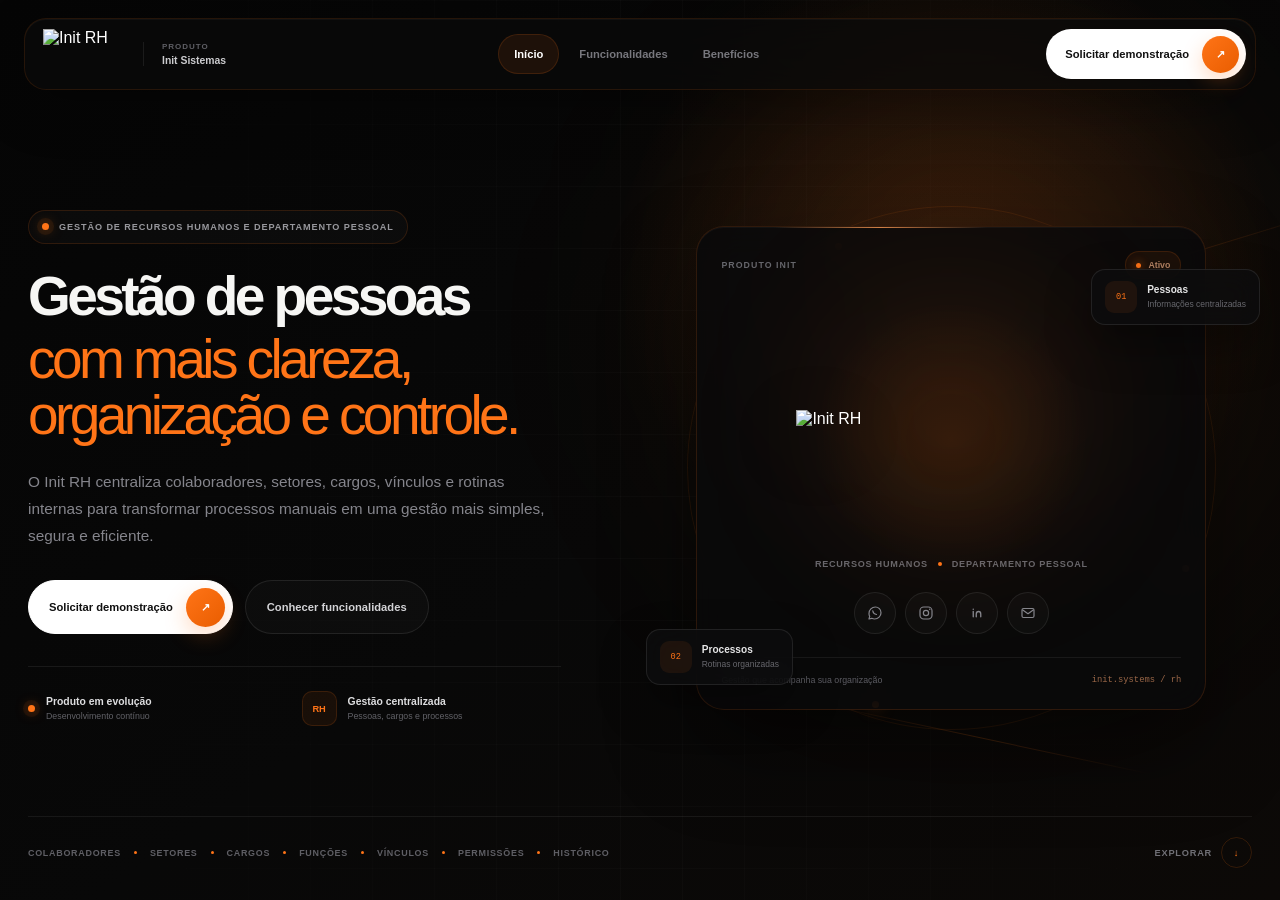
==== produtos/init-rh.html @ 4a502cd4 "Começo da página init rh." ====
<!DOCTYPE html>
<html lang="pt-BR">
<head>
    <meta charset="UTF-8">

    <meta
        name="viewport"
        content="width=device-width, initial-scale=1.0"
    >

    <meta
        name="description"
        content="Init RH — Sistema de gestão de Recursos Humanos e Departamento Pessoal."
    >

    <title>Init RH | Gestão de Pessoas</title>

    <link
        rel="stylesheet"
        href="../assets/css/init-rh.css"
    >

    <script
        src="../assets/js/init-rh.js"
        defer
    ></script>
</head>

<body class="rh-page">

    <!-- =================================================
         ENTRADA ANIMADA
    ================================================== -->
    <div
        class="rh-intro"
        id="rhIntro"
        aria-hidden="true"
    >
        <div class="rh-intro__panel rh-intro__panel--top"></div>
        <div class="rh-intro__panel rh-intro__panel--bottom"></div>

        <div class="rh-intro__noise"></div>

        <div class="rh-intro__header">
            <span>Init Sistemas</span>
            <span>Produto digital</span>
        </div>

        <div class="rh-intro__steps">
            <div class="rh-intro__step rh-intro__step--one">
                <span>01</span>
                <strong>Pessoas</strong>
            </div>

            <div class="rh-intro__step rh-intro__step--two">
                <span>02</span>
                <strong>Processos</strong>
            </div>

            <div class="rh-intro__step rh-intro__step--three">
                <span>03</span>
                <strong>Evolução</strong>
            </div>
        </div>

        <div class="rh-intro__brand">
            <img
                src="../assets/img/init-rh/logo-init-rh.png"
                alt=""
            >

            <p>
                Recursos Humanos e Departamento Pessoal
            </p>
        </div>

        <div class="rh-intro__progress">
            <span></span>
        </div>

        <span class="rh-intro__counter">
            Carregando experiência
        </span>
    </div>

    <!-- =================================================
         HEADER
    ================================================== -->
    <header class="rh-header" id="rhHeader">
        <div class="rh-header__shell">

            <a
                href="../index.html"
                class="rh-header__brand"
                aria-label="Voltar para o site da Init Sistemas"
            >
                <img
                    src="../assets/img/init-rh/logo-init-rh.png"
                    alt="Init RH"
                >
            </a>

            <div class="rh-header__product">
                <span>Produto</span>
                <strong>Init Sistemas</strong>
            </div>

            <nav
                class="rh-header__nav"
                aria-label="Navegação principal"
            >
                <a href="#inicio" class="active">
                    Início
                </a>

                <a href="#funcionalidades">
                    Funcionalidades
                </a>

                <a href="#beneficios">
                    Benefícios
                </a>
            </nav>

            <a
                href="#contato"
                class="rh-header__contact"
            >
                <span>Solicitar demonstração</span>

                <i aria-hidden="true">
                    ↗
                </i>
            </a>

        </div>
    </header>

    <!-- =================================================
         CONTEÚDO PRINCIPAL
    ================================================== -->
    <main>

        <!-- =============================================
             HERO
        ============================================== -->
        <section class="rh-hero" id="inicio">

            <div class="rh-hero__background" aria-hidden="true">
                <span class="rh-hero__spotlight"></span>
                <span class="rh-hero__grid"></span>
                <span class="rh-hero__line rh-hero__line--one"></span>
                <span class="rh-hero__line rh-hero__line--two"></span>
            </div>

            <div class="rh-hero__container">

                <!-- CONTEÚDO -->
                <div class="rh-hero__content">

                    <div class="rh-hero__eyebrow">
                        <span></span>

                        Gestão de Recursos Humanos e Departamento Pessoal
                    </div>

                    <h1 class="rh-hero__title">
                        Gestão de pessoas

                        <span>
                            com mais clareza, organização e controle.
                        </span>
                    </h1>

                    <p class="rh-hero__description">
                        O Init RH centraliza colaboradores, setores, cargos,
                        vínculos e rotinas internas para transformar processos
                        manuais em uma gestão mais simples, segura e eficiente.
                    </p>

                    <div class="rh-hero__actions">
                        <a
                            href="#contato"
                            class="rh-button rh-button--primary"
                        >
                            <span>Solicitar demonstração</span>

                            <i aria-hidden="true">
                                ↗
                            </i>
                        </a>

                        <a
                            href="#funcionalidades"
                            class="rh-button rh-button--secondary"
                        >
                            Conhecer funcionalidades
                        </a>
                    </div>

                    <div class="rh-hero__meta">
                        <div class="rh-hero__meta-item">
                            <span class="rh-hero__meta-dot"></span>

                            <div>
                                <strong>Produto em evolução</strong>
                                <small>Desenvolvimento contínuo</small>
                            </div>
                        </div>

                        <div class="rh-hero__meta-item">
                            <span class="rh-hero__meta-number">
                                RH
                            </span>

                            <div>
                                <strong>Gestão centralizada</strong>
                                <small>Pessoas, cargos e processos</small>
                            </div>
                        </div>
                    </div>

                </div>

                <!-- IDENTIDADE DO PRODUTO -->
                <div class="rh-hero__visual" id="rhHeroVisual">

                    <div class="rh-hero__orbit" aria-hidden="true">
                        <span></span>
                        <span></span>
                        <span></span>
                    </div>

                    <div class="rh-brand-card">

                        <div class="rh-brand-card__top">
                            <span class="rh-brand-card__product">
                                Produto Init
                            </span>

                            <span class="rh-brand-card__status">
                                <i></i>
                                Ativo
                            </span>
                        </div>

                        <div class="rh-brand-card__logo">
                            <span
                                class="rh-brand-card__glow"
                                aria-hidden="true"
                            ></span>

                            <img
                                src="../assets/img/init-rh/logo-init-rh.png"
                                alt="Init RH"
                            >
                        </div>

                        <div class="rh-brand-card__description">
                            <span>
                                Recursos Humanos
                            </span>

                            <i></i>

                            <span>
                                Departamento Pessoal
                            </span>
                        </div>

                        <!-- REDES E CONTATO -->
                        <div class="rh-socials">

                            <!-- WHATSAPP -->
                            <a
                                href="https://wa.me/5598981473574"
                                target="_blank"
                                rel="noopener noreferrer"
                                class="rh-social"
                                aria-label="Conversar pelo WhatsApp"
                            >
                                <svg
                                    viewBox="0 0 24 24"
                                    fill="none"
                                    xmlns="http://www.w3.org/2000/svg"
                                >
                                    <path
                                        d="M20 11.5C20 16.2 16.2 20 11.5 20C10.1 20 8.8 19.7 7.7 19.1L4 20L4.9 16.4C4.3 15.2 4 13.9 4 12.5C4 7.8 7.8 4 12.5 4C16.7 4 20 7.3 20 11.5Z"
                                        stroke="currentColor"
                                        stroke-width="1.6"
                                        stroke-linecap="round"
                                        stroke-linejoin="round"
                                    />

                                    <path
                                        d="M9 9C9.4 11.7 11.3 13.6 14 14"
                                        stroke="currentColor"
                                        stroke-width="1.6"
                                        stroke-linecap="round"
                                    />
                                </svg>

                                <span class="rh-social__tooltip">
                                    WhatsApp
                                </span>
                            </a>

                            <!-- INSTAGRAM -->
                            <a
                                href="https://instagram.com/SEU_USUARIO"
                                target="_blank"
                                rel="noopener noreferrer"
                                class="rh-social"
                                aria-label="Visitar Instagram"
                            >
                                <svg
                                    viewBox="0 0 24 24"
                                    fill="none"
                                    xmlns="http://www.w3.org/2000/svg"
                                >
                                    <rect
                                        x="4"
                                        y="4"
                                        width="16"
                                        height="16"
                                        rx="5"
                                        stroke="currentColor"
                                        stroke-width="1.6"
                                    />

                                    <circle
                                        cx="12"
                                        cy="12"
                                        r="3.5"
                                        stroke="currentColor"
                                        stroke-width="1.6"
                                    />

                                    <circle
                                        cx="17"
                                        cy="7"
                                        r="1"
                                        fill="currentColor"
                                    />
                                </svg>

                                <span class="rh-social__tooltip">
                                    Instagram
                                </span>
                            </a>

                            <!-- LINKEDIN -->
                            <a
                                href="https://linkedin.com/company/SEU_PERFIL"
                                target="_blank"
                                rel="noopener noreferrer"
                                class="rh-social"
                                aria-label="Visitar LinkedIn"
                            >
                                <svg
                                    viewBox="0 0 24 24"
                                    fill="none"
                                    xmlns="http://www.w3.org/2000/svg"
                                >
                                    <path
                                        d="M7 10V17"
                                        stroke="currentColor"
                                        stroke-width="1.8"
                                        stroke-linecap="round"
                                    />

                                    <path
                                        d="M11 17V13.5C11 11.6 12.2 10 14.2 10C16.2 10 17 11.4 17 13.5V17"
                                        stroke="currentColor"
                                        stroke-width="1.8"
                                        stroke-linecap="round"
                                    />

                                    <circle
                                        cx="7"
                                        cy="7"
                                        r="1"
                                        fill="currentColor"
                                    />
                                </svg>

                                <span class="rh-social__tooltip">
                                    LinkedIn
                                </span>
                            </a>

                            <!-- E-MAIL -->
                            <a
                                href="mailto:daviladwigdev@gmail.com"
                                class="rh-social"
                                aria-label="Enviar e-mail"
                            >
                                <svg
                                    viewBox="0 0 24 24"
                                    fill="none"
                                    xmlns="http://www.w3.org/2000/svg"
                                >
                                    <rect
                                        x="4"
                                        y="6"
                                        width="16"
                                        height="12"
                                        rx="2"
                                        stroke="currentColor"
                                        stroke-width="1.6"
                                    />

                                    <path
                                        d="M5 8L12 13L19 8"
                                        stroke="currentColor"
                                        stroke-width="1.6"
                                        stroke-linecap="round"
                                        stroke-linejoin="round"
                                    />
                                </svg>

                                <span class="rh-social__tooltip">
                                    E-mail
                                </span>
                            </a>

                        </div>

                        <div class="rh-brand-card__footer">
                            <span>
                                Gestão que acompanha sua organização
                            </span>

                            <strong>
                                init.systems / rh
                            </strong>
                        </div>

                    </div>

                    <!-- ELEMENTOS FLUTUANTES -->
                    <div class="rh-float-card rh-float-card--top">
                        <span>01</span>

                        <div>
                            <strong>Pessoas</strong>
                            <small>Informações centralizadas</small>
                        </div>
                    </div>

                    <div class="rh-float-card rh-float-card--bottom">
                        <span>02</span>

                        <div>
                            <strong>Processos</strong>
                            <small>Rotinas organizadas</small>
                        </div>
                    </div>

                </div>

            </div>

            <!-- FAIXA INFERIOR -->
            <div class="rh-hero__footer">
                <div class="rh-hero__footer-track">
                    <span>Colaboradores</span>
                    <i></i>

                    <span>Setores</span>
                    <i></i>

                    <span>Cargos</span>
                    <i></i>

                    <span>Funções</span>
                    <i></i>

                    <span>Vínculos</span>
                    <i></i>

                    <span>Permissões</span>
                    <i></i>

                    <span>Histórico</span>
                </div>

                <a
                    href="#funcionalidades"
                    class="rh-hero__scroll"
                    aria-label="Continuar para as funcionalidades"
                >
                    <span>Explorar</span>
                    <i>↓</i>
                </a>
            </div>

        </section>

        <!-- As próximas seções serão adicionadas aqui. -->

    </main>

</body>
</html>
---- assets/css/init-rh.css ----
/* =====================================================
   INIT RH — IDENTIDADE
===================================================== */

:root {
    --rh-orange: #ff7417;
    --rh-orange-dark: #e95d00;
    --rh-orange-light: #ff9b54;

    --rh-orange-soft: rgba(255, 116, 23, 0.1);
    --rh-orange-border: rgba(255, 116, 23, 0.22);

    --rh-black: #050505;
    --rh-dark: #0b0b0c;
    --rh-surface: #111113;
    --rh-surface-light: #171719;

    --rh-white: #ffffff;
    --rh-off-white: #f4f4f2;
    --rh-gray: #818187;
    --rh-border: rgba(255, 255, 255, 0.085);

    --rh-mouse-x: 74%;
    --rh-mouse-y: 30%;
}

* {
    box-sizing: border-box;
}

html {
    scroll-behavior: smooth;
}

body {
    margin: 0;

    color: var(--rh-white);
    background: var(--rh-black);

    font-family:
        Inter,
        Arial,
        Helvetica,
        sans-serif;
}

a {
    color: inherit;
}

img,
svg {
    display: block;
}

/* =====================================================
   ENTRADA ANIMADA
===================================================== */

.rh-intro {
    position: fixed;
    inset: 0;
    z-index: 9999;

    display: grid;
    place-items: center;

    color: #ffffff;

    overflow: hidden;

    animation:
        rhIntroVisibility 0.01s 5.4s forwards;
}

.rh-intro__panel {
    position: absolute;
    right: 0;
    left: 0;
    z-index: 0;

    height: 50%;

    background: #050505;
}

.rh-intro__panel--top {
    top: 0;

    animation:
        rhIntroPanelTop 0.95s 4.35s cubic-bezier(0.76, 0, 0.24, 1) forwards;
}

.rh-intro__panel--bottom {
    bottom: 0;

    animation:
        rhIntroPanelBottom 0.95s 4.35s cubic-bezier(0.76, 0, 0.24, 1) forwards;
}

.rh-intro__noise {
    position: absolute;
    inset: 0;
    z-index: 1;

    opacity: 0.13;

    background-image:
        url("data:image/svg+xml,%3Csvg viewBox='0 0 180 180' xmlns='http://www.w3.org/2000/svg'%3E%3Cfilter id='noise'%3E%3CfeTurbulence type='fractalNoise' baseFrequency='.85' numOctaves='3' stitchTiles='stitch'/%3E%3C/filter%3E%3Crect width='100%25' height='100%25' filter='url(%23noise)' opacity='.14'/%3E%3C/svg%3E");

    pointer-events: none;

    animation:
        rhIntroContentOut 0.3s 4.15s forwards;
}

.rh-intro__header {
    position: absolute;
    top: 34px;
    right: 42px;
    left: 42px;
    z-index: 3;

    display: flex;
    align-items: center;
    justify-content: space-between;

    color: #747479;

    font-size: 0.6rem;
    font-weight: 700;
    letter-spacing: 0.14em;
    text-transform: uppercase;

    animation:
        rhIntroContentOut 0.3s 4.15s forwards;
}

/* =====================================================
   PALAVRAS DA ABERTURA
===================================================== */

.rh-intro__steps {
    position: relative;
    z-index: 3;

    width: min(1100px, calc(100% - 40px));
    height: 150px;
}

.rh-intro__step {
    position: absolute;
    inset: 0;

    display: flex;
    align-items: center;
    justify-content: center;
    gap: 24px;

    opacity: 0;
}

.rh-intro__step span {
    color: var(--rh-orange);

    font-family:
        "Courier New",
        monospace;

    font-size: 0.75rem;
    letter-spacing: 0.08em;
}

.rh-intro__step strong {
    color: #f5f5f4;

    font-size: clamp(3rem, 8vw, 7.4rem);
    font-weight: 600;
    line-height: 1;
    letter-spacing: -0.07em;
}

.rh-intro__step--one {
    animation:
        rhIntroStep 0.82s 0.35s both;
}

.rh-intro__step--two {
    animation:
        rhIntroStep 0.82s 1.27s both;
}

.rh-intro__step--three {
    animation:
        rhIntroStep 0.82s 2.19s both;
}

/* =====================================================
   LOGO DA ABERTURA
===================================================== */

.rh-intro__brand {
    position: absolute;
    z-index: 4;

    display: flex;
    flex-direction: column;
    align-items: center;

    opacity: 0;

    animation:
        rhIntroBrand 0.72s 3.05s forwards;
}

.rh-intro__brand img {
    width: clamp(170px, 22vw, 280px);
    height: auto;

    object-fit: contain;
}

.rh-intro__brand p {
    margin: 12px 0 0;

    color: #77777d;

    font-size: 0.58rem;
    font-weight: 600;
    letter-spacing: 0.13em;
    text-align: center;
    text-transform: uppercase;
}

.rh-intro__progress {
    position: absolute;
    right: 42px;
    bottom: 38px;
    left: 42px;
    z-index: 4;

    height: 1px;

    background: rgba(255, 255, 255, 0.08);

    animation:
        rhIntroContentOut 0.3s 4.15s forwards;
}

.rh-intro__progress span {
    display: block;

    width: 100%;
    height: 100%;

    background:
        linear-gradient(90deg,
            var(--rh-orange),
            var(--rh-orange-light));

    box-shadow:
        0 0 15px rgba(255, 116, 23, 0.45);

    transform: scaleX(0);
    transform-origin: left center;

    animation:
        rhIntroProgress 3.8s 0.15s cubic-bezier(0.22, 1, 0.36, 1) forwards;
}

.rh-intro__counter {
    position: absolute;
    right: 42px;
    bottom: 51px;
    z-index: 4;

    color: #58585d;

    font-size: 0.53rem;
    font-weight: 600;
    letter-spacing: 0.12em;
    text-transform: uppercase;

    animation:
        rhIntroContentOut 0.3s 4.15s forwards;
}

/* =====================================================
   HEADER
===================================================== */

.rh-header {
    position: fixed;
    top: 0;
    left: 0;
    z-index: 1000;

    width: 100%;
    padding: 18px 24px;

    opacity: 0;
    transform: translateY(-20px);

    animation:
        rhHeaderEnter 0.75s 4.65s forwards;

    transition:
        padding 0.3s ease,
        transform 0.3s ease;
}

.rh-header.is-scrolled {
    padding-top: 10px;
}

.rh-header__shell {
    display: grid;
    grid-template-columns:
        auto auto 1fr auto;

    align-items: center;
    gap: 22px;

    width: min(1480px, 100%);
    min-height: 72px;
    margin: 0 auto;
    padding: 8px 9px 8px 18px;

    background: rgba(10, 10, 11, 0.72);
    border: 1px solid rgba(255, 116, 23, 0.12);
    border-radius: 22px;

    box-shadow:
        0 18px 50px rgba(0, 0, 0, 0.28),
        inset 0 1px 0 rgba(255, 255, 255, 0.035);

    backdrop-filter: blur(22px);
    -webkit-backdrop-filter: blur(22px);
}

.rh-header__brand {
    display: flex;
    align-items: center;

    width: 78px;
    height: 50px;

    text-decoration: none;
}

.rh-header__brand img {
    width: 100%;
    height: 100%;

    object-fit: contain;
}

.rh-header__product {
    padding-left: 18px;

    border-left: 1px solid rgba(255, 255, 255, 0.08);
}

.rh-header__product span,
.rh-header__product strong {
    display: block;
}

.rh-header__product span {
    color: #5f5f65;

    font-size: 0.5rem;
    font-weight: 700;
    letter-spacing: 0.12em;
    text-transform: uppercase;
}

.rh-header__product strong {
    margin-top: 4px;

    color: #cccccf;

    font-size: 0.65rem;
    font-weight: 600;
}

.rh-header__nav {
    display: flex;
    align-items: center;
    justify-content: center;
    gap: 5px;
}

.rh-header__nav a {
    min-height: 40px;
    padding: 0 15px;

    display: inline-flex;
    align-items: center;

    color: #77777d;
    border-radius: 999px;

    text-decoration: none;

    font-size: 0.7rem;
    font-weight: 550;

    transition:
        color 0.25s ease,
        background 0.25s ease;
}

.rh-header__nav a:hover,
.rh-header__nav a.active {
    color: #ffffff;
    background: rgba(255, 116, 23, 0.09);
}

.rh-header__nav a.active {
    border: 1px solid rgba(255, 116, 23, 0.15);
}

.rh-header__contact {
    display: inline-flex;
    align-items: center;
    gap: 13px;

    min-height: 50px;
    padding: 0 7px 0 19px;

    color: #111111;
    background: #ffffff;
    border-radius: 999px;

    text-decoration: none;

    font-size: 0.7rem;
    font-weight: 700;

    transition:
        transform 0.3s ease,
        box-shadow 0.3s ease;
}

.rh-header__contact i {
    display: grid;
    place-items: center;

    width: 37px;
    height: 37px;

    color: #ffffff;
    background:
        linear-gradient(135deg,
            var(--rh-orange),
            var(--rh-orange-dark));

    border-radius: 50%;

    font-style: normal;

    box-shadow:
        0 8px 20px rgba(255, 116, 23, 0.25);

    transition: transform 0.3s ease;
}

.rh-header__contact:hover {
    transform: translateY(-2px);

    box-shadow:
        0 14px 35px rgba(0, 0, 0, 0.22);
}

.rh-header__contact:hover i {
    transform: rotate(45deg);
}

/* =====================================================
   HERO
===================================================== */

.rh-hero {
    position: relative;

    display: flex;
    flex-direction: column;
    justify-content: center;

    min-height: 100vh;
    min-height: 100svh;

    padding: 145px 28px 32px;

    background:
        radial-gradient(circle at var(--rh-mouse-x) var(--rh-mouse-y),
            rgba(255, 116, 23, 0.14),
            transparent 29%),
        linear-gradient(145deg,
            #050505 0%,
            #080808 54%,
            #0c0907 100%);

    overflow: hidden;
    isolation: isolate;
}

.rh-hero__background {
    position: absolute;
    inset: 0;
    z-index: -1;

    pointer-events: none;
}

.rh-hero__spotlight {
    position: absolute;
    top: 8%;
    right: 4%;

    width: 520px;
    height: 520px;

    background: rgba(255, 116, 23, 0.08);
    border-radius: 50%;

    filter: blur(115px);
}

.rh-hero__grid {
    position: absolute;
    inset: 0;

    background-image:
        linear-gradient(rgba(255, 255, 255, 0.026) 1px,
            transparent 1px),
        linear-gradient(90deg,
            rgba(255, 255, 255, 0.026) 1px,
            transparent 1px);

    background-size: 62px 62px;

    mask-image:
        linear-gradient(90deg,
            transparent,
            rgba(0, 0, 0, 0.72),
            transparent);

    -webkit-mask-image:
        linear-gradient(90deg,
            transparent,
            rgba(0, 0, 0, 0.72),
            transparent);
}

.rh-hero__line {
    position: absolute;

    height: 1px;

    background:
        linear-gradient(90deg,
            transparent,
            rgba(255, 116, 23, 0.22),
            transparent);
}

.rh-hero__line--one {
    top: 32%;
    right: -9%;

    width: 50%;

    transform: rotate(-17deg);
}

.rh-hero__line--two {
    right: 10%;
    bottom: 18%;

    width: 27%;

    transform: rotate(12deg);
}

.rh-hero__container {
    display: grid;
    grid-template-columns:
        minmax(420px, 0.94fr) minmax(480px, 1.06fr);

    align-items: center;
    gap: clamp(50px, 7vw, 110px);

    width: min(1380px, 100%);
    margin: auto;

    opacity: 0;
    transform: translateY(20px);

    animation:
        rhHeroEnter 0.9s 4.58s forwards;
}

/* =====================================================
   CONTEÚDO DO HERO
===================================================== */

.rh-hero__content {
    max-width: 650px;
}

.rh-hero__eyebrow {
    display: inline-flex;
    align-items: center;
    gap: 10px;

    min-height: 34px;
    padding: 0 13px;

    color: #98989d;
    background: rgba(255, 255, 255, 0.025);
    border: 1px solid rgba(255, 116, 23, 0.15);
    border-radius: 999px;

    font-size: 0.57rem;
    font-weight: 700;
    letter-spacing: 0.1em;
    text-transform: uppercase;
}

.rh-hero__eyebrow>span {
    width: 7px;
    height: 7px;

    background: var(--rh-orange);
    border-radius: 50%;

    box-shadow:
        0 0 0 5px rgba(255, 116, 23, 0.08),
        0 0 13px rgba(255, 116, 23, 0.6);
}

.rh-hero__title {
    max-width: 660px;
    margin: 24px 0 0;

    color: #f6f6f4;

    font-size: clamp(2.65rem, 4.3vw, 4.65rem);
    font-weight: 600;
    line-height: 1.02;
    letter-spacing: -0.065em;
}

.rh-hero__title span {
    display: block;
    margin-top: 7px;

    color: var(--rh-orange);
    font-weight: 500;
}

.rh-hero__description {
    max-width: 580px;
    margin: 25px 0 0;

    color: #85858c;

    font-size: 0.96rem;
    line-height: 1.76;
}

.rh-hero__actions {
    display: flex;
    align-items: center;
    flex-wrap: wrap;
    gap: 12px;

    margin-top: 31px;
}

/* =====================================================
   BOTÕES
===================================================== */

.rh-button {
    display: inline-flex;
    align-items: center;
    justify-content: center;

    min-height: 54px;

    border-radius: 999px;

    text-decoration: none;

    font-size: 0.7rem;
    font-weight: 700;

    transition:
        color 0.3s ease,
        background 0.3s ease,
        border-color 0.3s ease,
        transform 0.3s ease,
        box-shadow 0.3s ease;
}

.rh-button--primary {
    gap: 13px;
    padding: 0 7px 0 20px;

    color: #101010;
    background: #ffffff;
    border: 1px solid #ffffff;
}

.rh-button--primary i {
    display: grid;
    place-items: center;

    width: 39px;
    height: 39px;

    color: #ffffff;
    background:
        linear-gradient(135deg,
            var(--rh-orange),
            var(--rh-orange-dark));

    border-radius: 50%;

    font-style: normal;

    box-shadow:
        0 8px 22px rgba(255, 116, 23, 0.26);

    transition: transform 0.3s ease;
}

.rh-button--primary:hover {
    transform: translateY(-3px);

    box-shadow:
        0 15px 38px rgba(0, 0, 0, 0.25);
}

.rh-button--primary:hover i {
    transform: rotate(45deg);
}

.rh-button--secondary {
    padding: 0 21px;

    color: #d3d3d6;
    background: rgba(255, 255, 255, 0.025);
    border: 1px solid rgba(255, 255, 255, 0.09);
}

.rh-button--secondary:hover {
    color: #ffffff;
    background: rgba(255, 116, 23, 0.08);
    border-color: rgba(255, 116, 23, 0.2);

    transform: translateY(-3px);
}

/* =====================================================
   METADADOS
===================================================== */

.rh-hero__meta {
    display: grid;
    grid-template-columns: repeat(2, minmax(0, 1fr));
    gap: 14px;

    margin-top: 32px;
    padding-top: 24px;

    border-top: 1px solid rgba(255, 255, 255, 0.07);
}

.rh-hero__meta-item {
    display: flex;
    align-items: center;
    gap: 11px;
}

.rh-hero__meta-dot {
    width: 7px;
    height: 7px;

    background: var(--rh-orange);
    border-radius: 50%;

    box-shadow:
        0 0 0 5px rgba(255, 116, 23, 0.07),
        0 0 12px rgba(255, 116, 23, 0.52);
}

.rh-hero__meta-number {
    display: grid;
    place-items: center;

    width: 35px;
    height: 35px;

    color: var(--rh-orange);
    background: rgba(255, 116, 23, 0.07);
    border: 1px solid rgba(255, 116, 23, 0.15);
    border-radius: 10px;

    font-size: 0.58rem;
    font-weight: 750;
}

.rh-hero__meta-item strong,
.rh-hero__meta-item small {
    display: block;
}

.rh-hero__meta-item strong {
    color: #dedee0;

    font-size: 0.65rem;
    font-weight: 650;
}

.rh-hero__meta-item small {
    margin-top: 4px;

    color: #626268;
    font-size: 0.55rem;
}

/* =====================================================
   VISUAL
===================================================== */

.rh-hero__visual {
    position: relative;

    display: grid;
    place-items: center;

    min-height: 570px;

    transition: transform 0.2s ease-out;
}

.rh-hero__orbit {
    position: absolute;
    inset: 4% 6%;

    border: 1px solid rgba(255, 116, 23, 0.1);
    border-radius: 50%;

    animation:
        rhOrbitRotate 28s linear infinite;
}

.rh-hero__orbit::before,
.rh-hero__orbit::after {
    content: "";

    position: absolute;
    inset: 10%;

    border: 1px solid rgba(255, 255, 255, 0.035);
    border-radius: 50%;
}

.rh-hero__orbit::after {
    inset: 22%;
}

.rh-hero__orbit>span {
    position: absolute;

    width: 7px;
    height: 7px;

    background: var(--rh-orange);
    border-radius: 50%;

    box-shadow:
        0 0 15px rgba(255, 116, 23, 0.75);
}

.rh-hero__orbit>span:nth-child(1) {
    top: 7%;
    left: 28%;
}

.rh-hero__orbit>span:nth-child(2) {
    right: 5%;
    bottom: 30%;
}

.rh-hero__orbit>span:nth-child(3) {
    bottom: 4%;
    left: 35%;
}

/* =====================================================
   CARD DA MARCA
===================================================== */

.rh-brand-card {
    position: relative;
    z-index: 2;

    width: min(100%, 510px);
    padding: 24px;

    background:
        radial-gradient(circle at 50% 44%,
            rgba(255, 116, 23, 0.09),
            transparent 37%),
        rgba(10, 10, 11, 0.88);

    border: 1px solid rgba(255, 116, 23, 0.15);
    border-radius: 28px;

    box-shadow:
        0 38px 90px rgba(0, 0, 0, 0.44),
        inset 0 1px 0 rgba(255, 255, 255, 0.035);

    backdrop-filter: blur(18px);
    -webkit-backdrop-filter: blur(18px);

    overflow: hidden;

    transition:
        transform 0.25s ease-out,
        border-color 0.3s ease,
        box-shadow 0.3s ease;
}

.rh-brand-card::before {
    content: "";

    position: absolute;
    top: 0;
    left: 15%;

    width: 42%;
    height: 1px;

    background:
        linear-gradient(90deg,
            transparent,
            rgba(255, 155, 84, 0.8),
            transparent);
}

.rh-brand-card:hover {
    border-color: rgba(255, 116, 23, 0.25);

    box-shadow:
        0 45px 100px rgba(0, 0, 0, 0.48),
        0 0 70px rgba(255, 116, 23, 0.05);
}

.rh-brand-card__top {
    display: flex;
    align-items: center;
    justify-content: space-between;
}

.rh-brand-card__product {
    color: #66666c;

    font-size: 0.55rem;
    font-weight: 700;
    letter-spacing: 0.12em;
    text-transform: uppercase;
}

.rh-brand-card__status {
    display: inline-flex;
    align-items: center;
    gap: 7px;

    min-height: 28px;
    padding: 0 10px;

    color: #b68565;
    background: rgba(255, 116, 23, 0.07);
    border: 1px solid rgba(255, 116, 23, 0.14);
    border-radius: 999px;

    font-size: 0.55rem;
    font-weight: 650;
}

.rh-brand-card__status i {
    width: 5px;
    height: 5px;

    background: var(--rh-orange);
    border-radius: 50%;

    box-shadow:
        0 0 9px rgba(255, 116, 23, 0.8);
}

.rh-brand-card__logo {
    position: relative;

    display: grid;
    place-items: center;

    min-height: 280px;
}

.rh-brand-card__glow {
    position: absolute;

    width: 230px;
    height: 230px;

    background: rgba(255, 116, 23, 0.12);
    border-radius: 50%;

    filter: blur(75px);
}

.rh-brand-card__logo img {
    position: relative;
    z-index: 2;

    width: min(76%, 310px);
    height: auto;

    object-fit: contain;

    filter:
        drop-shadow(0 18px 35px rgba(0, 0, 0, 0.45));
}

.rh-brand-card__description {
    display: flex;
    align-items: center;
    justify-content: center;
    gap: 10px;

    color: #67676d;

    font-size: 0.57rem;
    font-weight: 600;
    letter-spacing: 0.08em;
    text-transform: uppercase;
}

.rh-brand-card__description i {
    width: 4px;
    height: 4px;

    background: var(--rh-orange);
    border-radius: 50%;
}

/* =====================================================
   REDES SOCIAIS
===================================================== */

.rh-socials {
    display: flex;
    align-items: center;
    justify-content: center;
    gap: 9px;

    margin-top: 23px;
}

.rh-social {
    position: relative;

    display: grid;
    place-items: center;

    width: 42px;
    height: 42px;

    color: #85858b;
    background: rgba(255, 255, 255, 0.025);
    border: 1px solid rgba(255, 255, 255, 0.08);
    border-radius: 50%;

    text-decoration: none;

    transition:
        color 0.3s ease,
        background 0.3s ease,
        border-color 0.3s ease,
        transform 0.3s ease,
        box-shadow 0.3s ease;
}

.rh-social svg {
    width: 18px;
    height: 18px;
}

.rh-social:hover {
    color: #ffffff;
    background:
        linear-gradient(135deg,
            var(--rh-orange),
            var(--rh-orange-dark));

    border-color: transparent;

    box-shadow:
        0 10px 24px rgba(255, 116, 23, 0.23);

    transform: translateY(-4px);
}

.rh-social__tooltip {
    position: absolute;
    bottom: calc(100% + 10px);
    left: 50%;

    padding: 6px 8px;

    color: #dedee0;
    background: #18181a;
    border: 1px solid rgba(255, 255, 255, 0.08);
    border-radius: 7px;

    font-size: 0.51rem;
    white-space: nowrap;

    opacity: 0;
    pointer-events: none;

    transform:
        translateX(-50%) translateY(5px);

    transition:
        opacity 0.25s ease,
        transform 0.25s ease;
}

.rh-social:hover .rh-social__tooltip {
    opacity: 1;

    transform:
        translateX(-50%) translateY(0);
}

/* =====================================================
   FOOTER DO CARD
===================================================== */

.rh-brand-card__footer {
    display: flex;
    align-items: center;
    justify-content: space-between;
    gap: 20px;

    margin-top: 23px;
    padding-top: 17px;

    border-top: 1px solid rgba(255, 255, 255, 0.065);
}

.rh-brand-card__footer span {
    color: #5d5d63;

    font-size: 0.55rem;
}

.rh-brand-card__footer strong {
    color: #9a6747;

    font-family:
        "Courier New",
        monospace;

    font-size: 0.55rem;
    font-weight: 500;
}

/* =====================================================
   CARDS FLUTUANTES
===================================================== */

.rh-float-card {
    position: absolute;
    z-index: 4;

    display: flex;
    align-items: center;
    gap: 10px;

    padding: 11px 13px;

    background: rgba(13, 13, 14, 0.82);
    border: 1px solid rgba(255, 255, 255, 0.09);
    border-radius: 14px;

    box-shadow:
        0 20px 45px rgba(0, 0, 0, 0.35);

    backdrop-filter: blur(14px);
    -webkit-backdrop-filter: blur(14px);

    animation:
        rhFloating 5s ease-in-out infinite;
}

.rh-float-card>span {
    display: grid;
    place-items: center;

    width: 32px;
    height: 32px;

    color: var(--rh-orange);
    background: rgba(255, 116, 23, 0.08);
    border-radius: 9px;

    font-family:
        "Courier New",
        monospace;

    font-size: 0.54rem;
}

.rh-float-card strong,
.rh-float-card small {
    display: block;
}

.rh-float-card strong {
    color: #e5e5e6;

    font-size: 0.63rem;
}

.rh-float-card small {
    margin-top: 4px;

    color: #68686e;
    font-size: 0.53rem;
}

.rh-float-card--top {
    top: 15%;
    right: -8px;
}

.rh-float-card--bottom {
    bottom: 12%;
    left: -5px;

    animation-delay: -2.5s;
}

/* =====================================================
   PARTE INFERIOR DO HERO
===================================================== */

.rh-hero__footer {
    display: flex;
    align-items: center;
    justify-content: space-between;
    gap: 25px;

    width: min(1380px, 100%);
    margin: 25px auto 0;
    padding-top: 20px;

    border-top: 1px solid rgba(255, 255, 255, 0.065);

    opacity: 0;

    animation:
        rhHeroEnter 0.8s 4.85s forwards;
}

.rh-hero__footer-track {
    display: flex;
    align-items: center;
    flex-wrap: wrap;
    gap: 13px;

    color: #5f5f65;

    font-size: 0.56rem;
    font-weight: 650;
    letter-spacing: 0.08em;
    text-transform: uppercase;
}

.rh-hero__footer-track i {
    width: 3px;
    height: 3px;

    background: var(--rh-orange);
    border-radius: 50%;
}

.rh-hero__scroll {
    display: flex;
    align-items: center;
    gap: 9px;

    color: #707076;

    text-decoration: none;

    font-size: 0.58rem;
    font-weight: 650;
    letter-spacing: 0.08em;
    text-transform: uppercase;
}

.rh-hero__scroll i {
    display: grid;
    place-items: center;

    width: 31px;
    height: 31px;

    color: var(--rh-orange);
    border: 1px solid rgba(255, 116, 23, 0.16);
    border-radius: 50%;

    font-style: normal;

    animation:
        rhScrollDown 1.8s ease-in-out infinite;
}

/* =====================================================
   ANIMAÇÕES
===================================================== */

@keyframes rhIntroStep {
    0% {
        opacity: 0;
        transform: translateY(36px);
    }

    22%,
    72% {
        opacity: 1;
        transform: translateY(0);
    }

    100% {
        opacity: 0;
        transform: translateY(-28px);
    }
}

@keyframes rhIntroBrand {
    from {
        opacity: 0;
        transform: scale(0.93);
    }

    to {
        opacity: 1;
        transform: scale(1);
    }
}

@keyframes rhIntroProgress {
    to {
        transform: scaleX(1);
    }
}

@keyframes rhIntroContentOut {
    to {
        opacity: 0;
    }
}

@keyframes rhIntroPanelTop {
    to {
        transform: translateY(-101%);
    }
}

@keyframes rhIntroPanelBottom {
    to {
        transform: translateY(101%);
    }
}

@keyframes rhIntroVisibility {
    to {
        visibility: hidden;
        pointer-events: none;
    }
}

@keyframes rhHeaderEnter {
    to {
        opacity: 1;
        transform: translateY(0);
    }
}

@keyframes rhHeroEnter {
    to {
        opacity: 1;
        transform: translateY(0);
    }
}

@keyframes rhOrbitRotate {
    to {
        transform: rotate(360deg);
    }
}

@keyframes rhFloating {

    0%,
    100% {
        transform: translateY(0);
    }

    50% {
        transform: translateY(-7px);
    }
}

@keyframes rhScrollDown {

    0%,
    100% {
        transform: translateY(0);
    }

    50% {
        transform: translateY(4px);
    }
}

/* =====================================================
   RESPONSIVO
===================================================== */

@media (max-width: 1100px) {
    .rh-header__nav {
        display: none;
    }

    .rh-header__shell {
        grid-template-columns:
            auto auto 1fr;
    }

    .rh-header__contact {
        justify-self: end;
    }

    .rh-hero {
        padding-top: 135px;
    }

    .rh-hero__container {
        grid-template-columns: 1fr;
        gap: 65px;
    }

    .rh-hero__content {
        max-width: 760px;
    }

    .rh-hero__visual {
        width: min(100%, 720px);
        min-height: 550px;
        margin: 0 auto;
    }
}

@media (max-width: 700px) {
    .rh-header {
        padding: 11px;
    }

    .rh-header__shell {
        grid-template-columns: auto 1fr;

        min-height: 66px;
        padding: 7px 8px 7px 14px;

        border-radius: 18px;
    }

    .rh-header__brand {
        width: 68px;
        height: 45px;
    }

    .rh-header__product {
        display: none;
    }

    .rh-header__contact {
        min-height: 46px;
        padding-left: 16px;
    }

    .rh-header__contact i {
        width: 34px;
        height: 34px;
    }

    .rh-hero {
        min-height: auto;
        padding: 116px 18px 30px;
    }

    .rh-hero__title {
        font-size: clamp(2.35rem, 11vw, 3.7rem);
    }

    .rh-hero__description {
        font-size: 0.9rem;
    }

    .rh-hero__actions {
        align-items: stretch;
        flex-direction: column;
    }

    .rh-button {
        width: 100%;
    }

    .rh-button--primary {
        justify-content: space-between;
    }

    .rh-hero__meta {
        grid-template-columns: 1fr;
    }

    .rh-hero__visual {
        min-height: 500px;
    }

    .rh-brand-card {
        padding: 20px;

        border-radius: 22px;
    }

    .rh-brand-card__logo {
        min-height: 245px;
    }

    .rh-float-card--top {
        top: 7%;
        right: 0;
    }

    .rh-float-card--bottom {
        bottom: 7%;
        left: 0;
    }

    .rh-hero__footer-track {
        max-width: 78%;
    }

    .rh-intro__header {
        top: 22px;
        right: 20px;
        left: 20px;
    }

    .rh-intro__progress {
        right: 20px;
        bottom: 26px;
        left: 20px;
    }

    .rh-intro__counter {
        right: 20px;
        bottom: 39px;
    }

    .rh-intro__step {
        align-items: flex-start;
        flex-direction: column;
        justify-content: center;
        gap: 12px;

        padding: 0 18px;
    }

    .rh-intro__step strong {
        font-size: clamp(3.2rem, 18vw, 5.2rem);
    }
}

@media (max-width: 480px) {
    .rh-header__contact>span {
        display: none;
    }

    .rh-header__contact {
        padding: 5px;
    }

    .rh-hero__eyebrow {
        max-width: 100%;

        font-size: 0.5rem;
        letter-spacing: 0.07em;
    }

    .rh-brand-card__description {
        align-items: flex-start;
        flex-direction: column;
        gap: 5px;
    }

    .rh-brand-card__description i {
        display: none;
    }

    .rh-brand-card__footer {
        align-items: flex-start;
        flex-direction: column;
        gap: 7px;
    }

    .rh-float-card {
        display: none;
    }

    .rh-hero__footer-track {
        display: none;
    }

    .rh-hero__footer {
        justify-content: flex-end;
    }
}

/* =====================================================
   REDUÇÃO DE MOVIMENTO
===================================================== */

@media (prefers-reduced-motion: reduce) {
    .rh-intro {
        display: none;
    }

    .rh-header,
    .rh-hero__container,
    .rh-hero__footer {
        opacity: 1;
        transform: none;
        animation: none;
    }

    .rh-hero__orbit,
    .rh-float-card,
    .rh-hero__scroll i {
        animation: none;
    }

    .rh-hero__visual,
    .rh-brand-card {
        transition: none;
    }
}
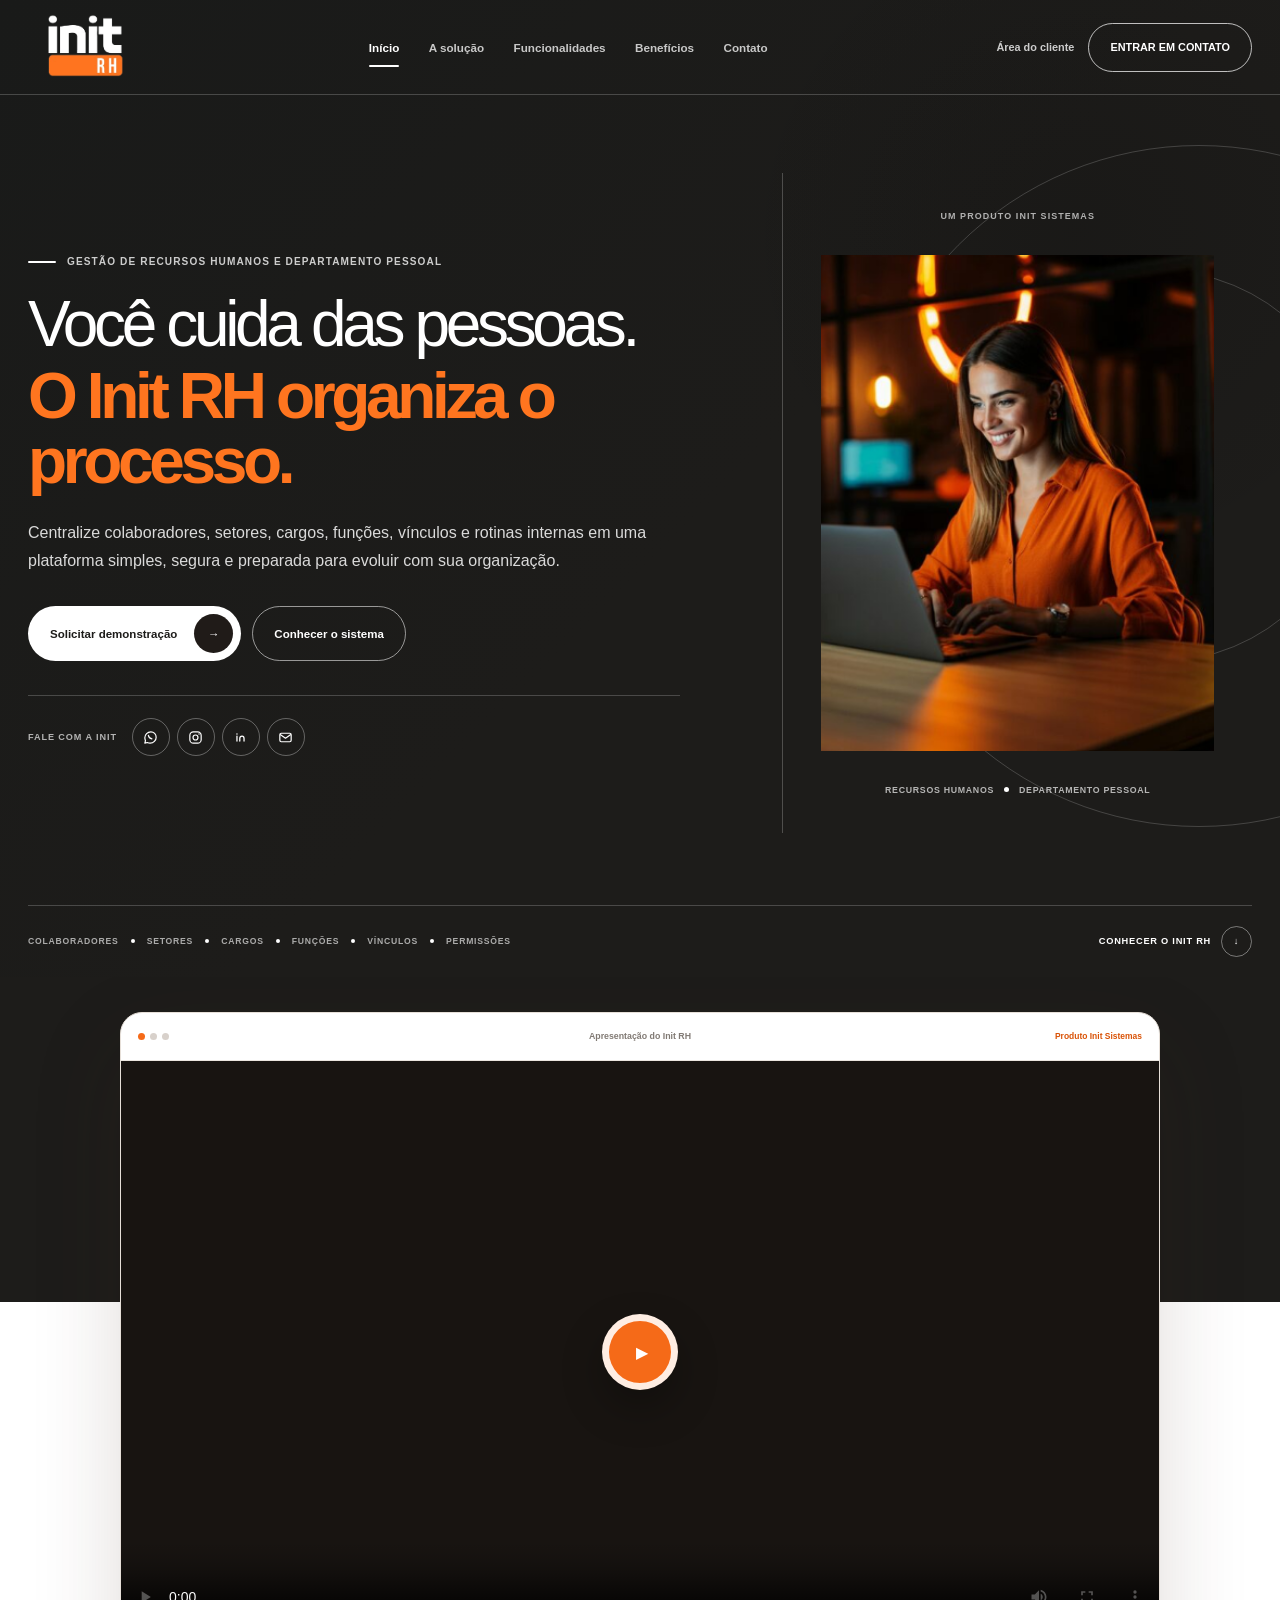
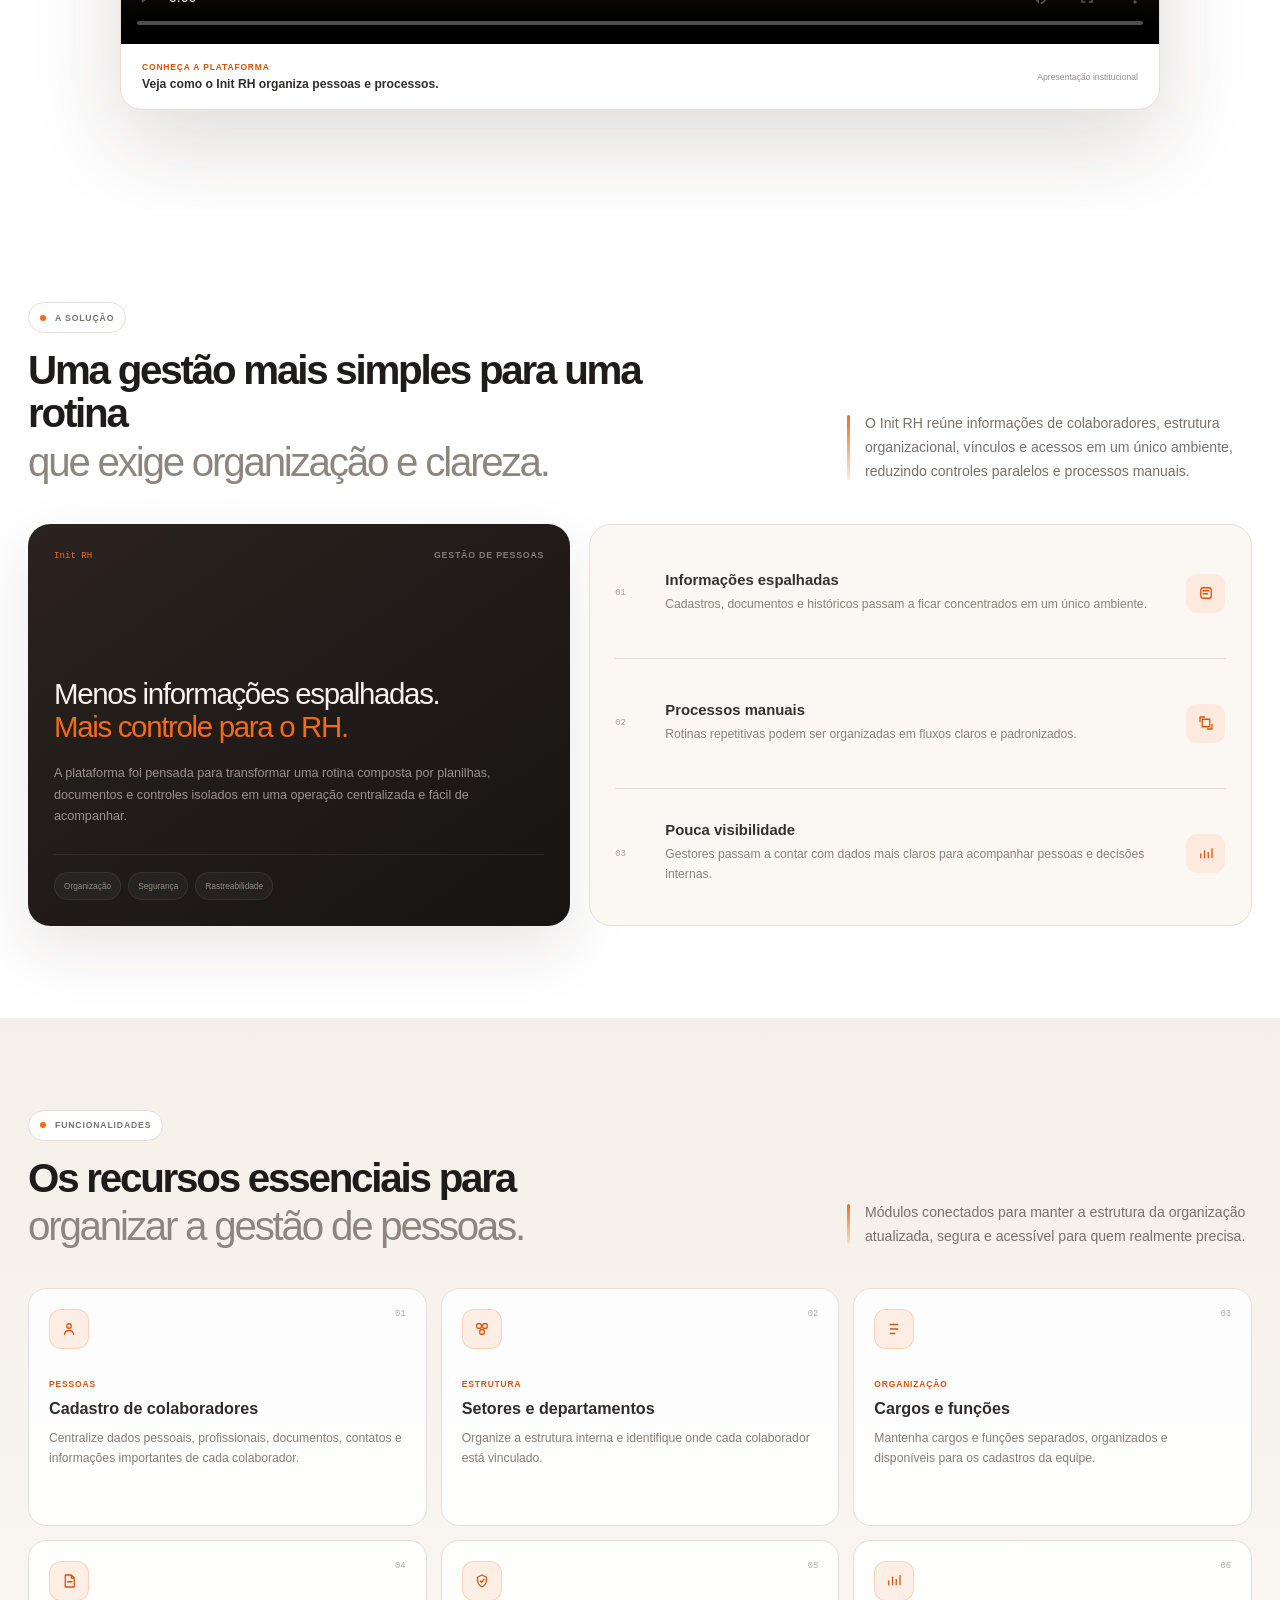
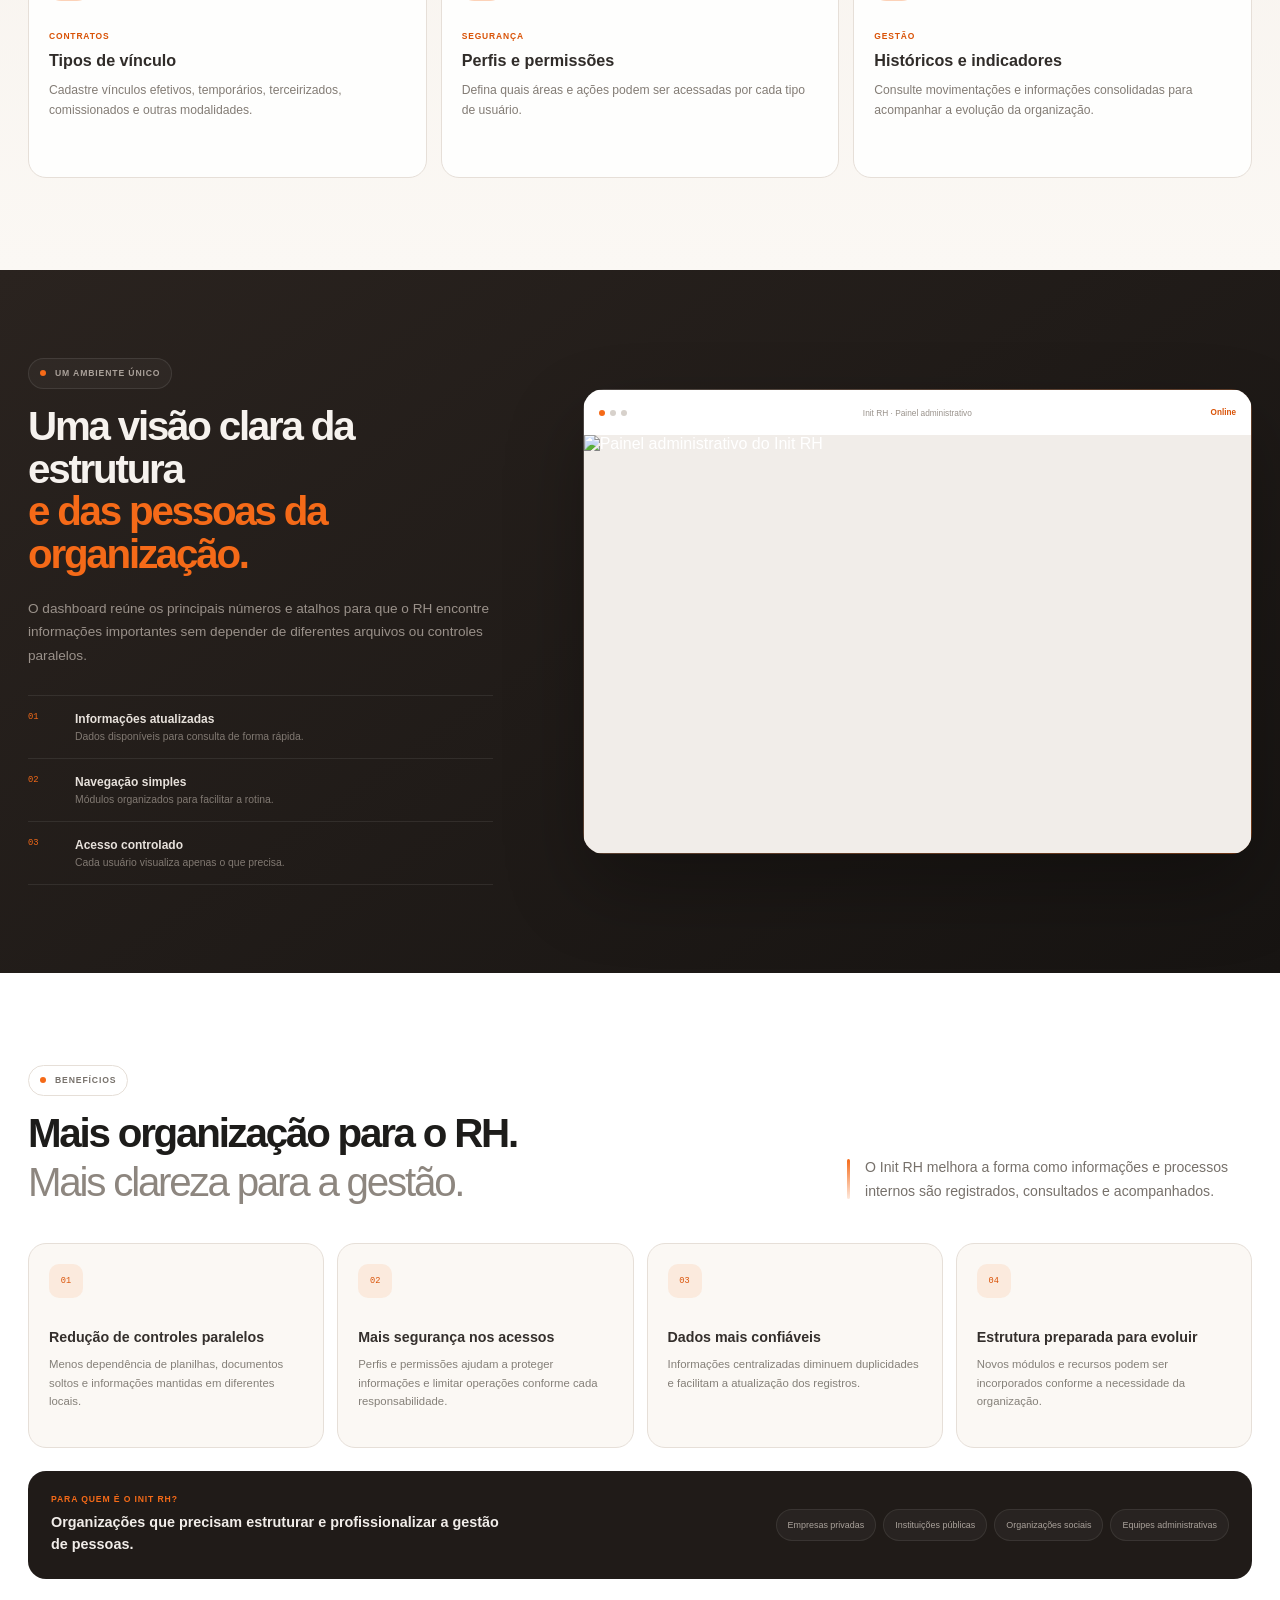
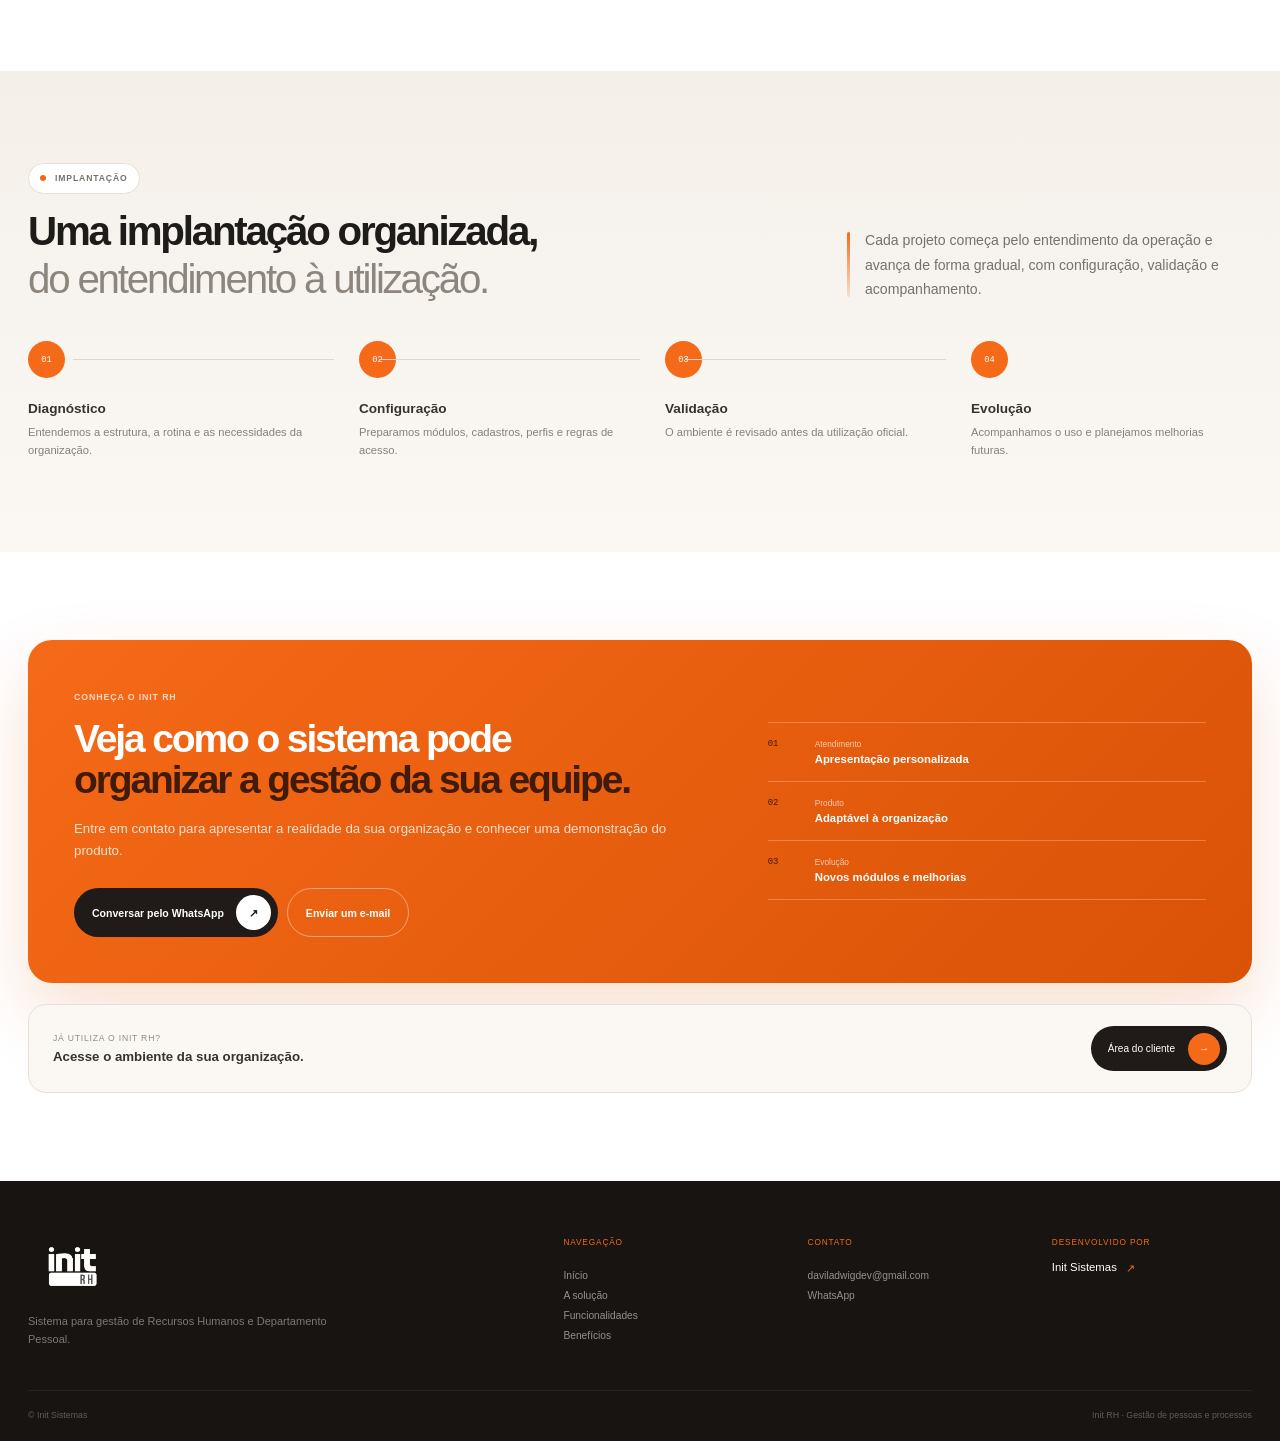
==== commit bd2dda86: "Adicinoado nova hero section" ====
--- a/produtos/init-rh.html
+++ b/produtos/init-rh.html
@@ -1,505 +1,1085 @@
 <!DOCTYPE html>
 <html lang="pt-BR">
+
 <head>
     <meta charset="UTF-8">
 
-    <meta
-        name="viewport"
-        content="width=device-width, initial-scale=1.0"
-    >
-
-    <meta
-        name="description"
-        content="Init RH — Sistema de gestão de Recursos Humanos e Departamento Pessoal."
-    >
+    <meta name="viewport" content="width=device-width, initial-scale=1.0">
+
+    <meta name="description" content="Init RH — Sistema para gestão de Recursos Humanos e Departamento Pessoal.">
 
     <title>Init RH | Gestão de Pessoas</title>
 
-    <link
-        rel="stylesheet"
-        href="../assets/css/init-rh.css"
-    >
-
-    <script
-        src="../assets/js/init-rh.js"
-        defer
-    ></script>
+    <link rel="stylesheet" href="../assets/css/init-rh.css">
+
+    <script src="../assets/js/init-rh.js" defer></script>
 </head>
 
-<body class="rh-page">
-
-    <!-- =================================================
-         ENTRADA ANIMADA
-    ================================================== -->
-    <div
-        class="rh-intro"
-        id="rhIntro"
-        aria-hidden="true"
-    >
-        <div class="rh-intro__panel rh-intro__panel--top"></div>
-        <div class="rh-intro__panel rh-intro__panel--bottom"></div>
-
-        <div class="rh-intro__noise"></div>
-
-        <div class="rh-intro__header">
-            <span>Init Sistemas</span>
-            <span>Produto digital</span>
+<body>
+
+    <!-- =====================================================
+         ENTRADA RÁPIDA
+    ====================================================== -->
+    <div class="rh-loader" id="rhLoader" aria-hidden="true">
+        <div class="rh-loader__content">
+            <img src="../assets/img/init-rh-logo-intro.png" alt="">
+
+            <span class="rh-loader__line">
+                <i></i>
+            </span>
         </div>
-
-        <div class="rh-intro__steps">
-            <div class="rh-intro__step rh-intro__step--one">
-                <span>01</span>
-                <strong>Pessoas</strong>
+    </div>
+    <main>
+
+        <!-- =====================================================
+     ABERTURA COMERCIAL
+====================================================== -->
+        <section class="rh-opening" id="inicio">
+
+            <!-- HEADER INTEGRADO -->
+            <header class="rh-topbar">
+                <div class="rh-topbar__container">
+
+                    <a href="#inicio" class="rh-topbar__brand" aria-label="Init RH - Página inicial">
+                        <img src="../assets/img/init-rh-logo-header.png" alt="Init RH">
+                    </a>
+
+                    <nav class="rh-topbar__nav" id="rhNavigation" aria-label="Navegação principal">
+                        <a href="#inicio" class="active">Início</a>
+                        <a href="#solucao">A solução</a>
+                        <a href="#funcionalidades">Funcionalidades</a>
+                        <a href="#beneficios">Benefícios</a>
+                        <a href="#contato">Contato</a>
+                    </nav>
+
+                    <div class="rh-topbar__actions">
+                        <a href="#acesso" class="rh-topbar__login">
+                            Área do cliente
+                        </a>
+
+                        <a href="#contato" class="rh-topbar__contact">
+                            Entrar em contato
+                        </a>
+
+                        <button type="button" class="rh-menu-toggle" id="rhMenuToggle" aria-label="Abrir menu"
+                            aria-expanded="false" aria-controls="rhNavigation">
+                            <span></span>
+                            <span></span>
+                        </button>
+                    </div>
+
+                </div>
+            </header>
+
+            <!-- HERO -->
+            <div class="rh-opening__hero">
+                <div class="rh-opening__container">
+
+                    <!-- TEXTO -->
+                    <div class="rh-opening__content">
+
+                        <span class="rh-opening__eyebrow">
+                            Gestão de Recursos Humanos e Departamento Pessoal
+                        </span>
+
+                        <h1>
+                            Você cuida das pessoas.
+                            <span>O Init RH organiza o processo.</span>
+                        </h1>
+
+                        <p>
+                            Centralize colaboradores, setores, cargos, funções,
+                            vínculos e rotinas internas em uma plataforma simples,
+                            segura e preparada para evoluir com sua organização.
+                        </p>
+
+                        <div class="rh-opening__actions">
+                            <a href="#contato" class="rh-opening__button rh-opening__button--primary">
+                                Solicitar demonstração
+
+                                <span aria-hidden="true">→</span>
+                            </a>
+
+                            <a href="#funcionalidades" class="rh-opening__button rh-opening__button--secondary">
+                                Conhecer o sistema
+                            </a>
+                        </div>
+
+                        <!-- CONTATOS -->
+                        <div class="rh-opening__contacts">
+                            <span>Fale com a Init</span>
+
+                            <div class="rh-opening__socials">
+
+                                <a href="https://wa.me/5598981473574" target="_blank" rel="noopener noreferrer"
+                                    aria-label="WhatsApp">
+                                    <svg viewBox="0 0 24 24" fill="none" xmlns="http://www.w3.org/2000/svg">
+                                        <path
+                                            d="M20 11.5C20 16.2 16.2 20 11.5 20C10.1 20 8.8 19.7 7.7 19.1L4 20L4.9 16.4C4.3 15.2 4 13.9 4 12.5C4 7.8 7.8 4 12.5 4C16.7 4 20 7.3 20 11.5Z"
+                                            stroke="currentColor" stroke-width="1.7" stroke-linecap="round"
+                                            stroke-linejoin="round" />
+
+                                        <path d="M9 9C9.5 11.6 11.4 13.5 14 14" stroke="currentColor" stroke-width="1.7"
+                                            stroke-linecap="round" />
+                                    </svg>
+                                </a>
+
+                                <a href="#" aria-label="Instagram">
+                                    <svg viewBox="0 0 24 24" fill="none" xmlns="http://www.w3.org/2000/svg">
+                                        <rect x="4" y="4" width="16" height="16" rx="5" stroke="currentColor"
+                                            stroke-width="1.7" />
+
+                                        <circle cx="12" cy="12" r="3.5" stroke="currentColor" stroke-width="1.7" />
+
+                                        <circle cx="17" cy="7" r="1" fill="currentColor" />
+                                    </svg>
+                                </a>
+
+                                <a href="#" aria-label="LinkedIn">
+                                    <svg viewBox="0 0 24 24" fill="none" xmlns="http://www.w3.org/2000/svg">
+                                        <path d="M7 10V17" stroke="currentColor" stroke-width="1.8"
+                                            stroke-linecap="round" />
+
+                                        <path d="M11 17V13.5C11 11.5 12.2 10 14.2 10C16.2 10 17 11.4 17 13.5V17"
+                                            stroke="currentColor" stroke-width="1.8" stroke-linecap="round" />
+
+                                        <circle cx="7" cy="7" r="1" fill="currentColor" />
+                                    </svg>
+                                </a>
+
+                                <a href="mailto:daviladwigdev@gmail.com" aria-label="E-mail">
+                                    <svg viewBox="0 0 24 24" fill="none" xmlns="http://www.w3.org/2000/svg">
+                                        <rect x="4" y="6" width="16" height="12" rx="2" stroke="currentColor"
+                                            stroke-width="1.7" />
+
+                                        <path d="M5 8L12 13L19 8" stroke="currentColor" stroke-width="1.7"
+                                            stroke-linecap="round" stroke-linejoin="round" />
+                                    </svg>
+                                </a>
+
+                            </div>
+                        </div>
+
+                    </div>
+
+                    <!-- MARCA -->
+                    <div class="rh-opening__identity">
+                        <span class="rh-opening__identity-label">
+                            Um produto Init Sistemas
+                        </span>
+
+                        <img src="../assets/img/hero-image.png" alt="Init RH">
+
+                        <div class="rh-opening__identity-footer">
+                            <span>Recursos Humanos</span>
+                            <i></i>
+                            <span>Departamento Pessoal</span>
+                        </div>
+                    </div>
+
+                </div>
             </div>
 
-            <div class="rh-intro__step rh-intro__step--two">
-                <span>02</span>
-                <strong>Processos</strong>
+            <!-- LINHA INFERIOR -->
+            <div class="rh-opening__bottom">
+                <div>
+                    <span>Colaboradores</span>
+                    <i></i>
+                    <span>Setores</span>
+                    <i></i>
+                    <span>Cargos</span>
+                    <i></i>
+                    <span>Funções</span>
+                    <i></i>
+                    <span>Vínculos</span>
+                    <i></i>
+                    <span>Permissões</span>
+                </div>
+
+                <a href="#video-init-rh">
+                    Conhecer o Init RH
+                    <span>↓</span>
+                </a>
             </div>
 
-            <div class="rh-intro__step rh-intro__step--three">
-                <span>03</span>
-                <strong>Evolução</strong>
+        </section>
+
+        <!-- =====================================================
+     VÍDEO DE APRESENTAÇÃO
+====================================================== -->
+        <section class="rh-video-showcase" id="video-init-rh">
+            <div class="rh-video-showcase__container">
+
+                <div class="rh-video-card rh-reveal">
+
+                    <div class="rh-video-card__header">
+                        <div>
+                            <span></span>
+                            <span></span>
+                            <span></span>
+                        </div>
+
+                        <small>
+                            Apresentação do Init RH
+                        </small>
+
+                        <strong>
+                            Produto Init Sistemas
+                        </strong>
+                    </div>
+
+                    <div class="rh-video-card__media" id="rhVideoContainer">
+                        <video id="rhPresentationVideo" preload="metadata" playsinline controls
+                            controlslist="nodownload" poster="../assets/img/init-rh/capa-video-init-rh.jpg">
+                            <source src="../assets/video/apresentacao-init-rh.mp4" type="video/mp4">
+
+                            Seu navegador não suporta reprodução de vídeo.
+                        </video>
+
+                        <button type="button" class="rh-video-card__play" id="rhVideoPlay"
+                            aria-label="Reproduzir vídeo de apresentação">
+                            <span aria-hidden="true">
+                                ▶
+                            </span>
+                        </button>
+                    </div>
+
+                    <div class="rh-video-card__footer">
+                        <div>
+                            <span>Conheça a plataforma</span>
+
+                            <strong>
+                                Veja como o Init RH organiza pessoas e processos.
+                            </strong>
+                        </div>
+
+                        <small>
+                            Apresentação institucional
+                        </small>
+                    </div>
+
+                </div>
+
             </div>
-        </div>
-
-        <div class="rh-intro__brand">
-            <img
-                src="../assets/img/init-rh/logo-init-rh.png"
-                alt=""
-            >
-
-            <p>
-                Recursos Humanos e Departamento Pessoal
-            </p>
-        </div>
-
-        <div class="rh-intro__progress">
-            <span></span>
-        </div>
-
-        <span class="rh-intro__counter">
-            Carregando experiência
-        </span>
-    </div>
-
-    <!-- =================================================
-         HEADER
-    ================================================== -->
-    <header class="rh-header" id="rhHeader">
-        <div class="rh-header__shell">
-
-            <a
-                href="../index.html"
-                class="rh-header__brand"
-                aria-label="Voltar para o site da Init Sistemas"
-            >
-                <img
-                    src="../assets/img/init-rh/logo-init-rh.png"
-                    alt="Init RH"
-                >
-            </a>
-
-            <div class="rh-header__product">
-                <span>Produto</span>
-                <strong>Init Sistemas</strong>
+        </section>
+
+        <!-- =====================================================
+     A SOLUÇÃO
+====================================================== -->
+        <section class="rh-solution" id="solucao">
+            <div class="rh-section-container">
+
+                <header class="rh-section-header rh-reveal">
+                    <div>
+                        <span class="rh-section-eyebrow">
+                            <i></i>
+                            A solução
+                        </span>
+
+                        <h2>
+                            Uma gestão mais simples para uma rotina
+                            <span>que exige organização e clareza.</span>
+                        </h2>
+                    </div>
+
+                    <p>
+                        O Init RH reúne informações de colaboradores, estrutura
+                        organizacional, vínculos e acessos em um único ambiente,
+                        reduzindo controles paralelos e processos manuais.
+                    </p>
+                </header>
+
+                <div class="rh-solution__grid">
+
+                    <!-- DESTAQUE -->
+                    <article class="rh-solution__statement rh-reveal">
+                        <div class="rh-solution__statement-top">
+                            <span>Init RH</span>
+
+                            <strong>
+                                Gestão de pessoas
+                            </strong>
+                        </div>
+
+                        <blockquote>
+                            Menos informações espalhadas.
+                            <span>Mais controle para o RH.</span>
+                        </blockquote>
+
+                        <p>
+                            A plataforma foi pensada para transformar uma rotina
+                            composta por planilhas, documentos e controles isolados
+                            em uma operação centralizada e fácil de acompanhar.
+                        </p>
+
+                        <div class="rh-solution__statement-footer">
+                            <span>
+                                Organização
+                            </span>
+
+                            <span>
+                                Segurança
+                            </span>
+
+                            <span>
+                                Rastreabilidade
+                            </span>
+                        </div>
+                    </article>
+
+                    <!-- PROBLEMAS RESOLVIDOS -->
+                    <div class="rh-solution__items rh-reveal">
+
+                        <article class="rh-solution-item">
+                            <span class="rh-solution-item__number">
+                                01
+                            </span>
+
+                            <div>
+                                <h3>Informações espalhadas</h3>
+
+                                <p>
+                                    Cadastros, documentos e históricos passam a ficar
+                                    concentrados em um único ambiente.
+                                </p>
+                            </div>
+
+                            <span class="rh-solution-item__icon" aria-hidden="true">
+                                <svg viewBox="0 0 24 24" fill="none" xmlns="http://www.w3.org/2000/svg">
+                                    <rect x="5" y="5" width="14" height="14" rx="3" stroke="currentColor"
+                                        stroke-width="1.7" />
+
+                                    <path d="M8 9H16" stroke="currentColor" stroke-width="1.7" stroke-linecap="round" />
+
+                                    <path d="M8 13H14" stroke="currentColor" stroke-width="1.7"
+                                        stroke-linecap="round" />
+                                </svg>
+                            </span>
+                        </article>
+
+                        <article class="rh-solution-item">
+                            <span class="rh-solution-item__number">
+                                02
+                            </span>
+
+                            <div>
+                                <h3>Processos manuais</h3>
+
+                                <p>
+                                    Rotinas repetitivas podem ser organizadas em fluxos
+                                    claros e padronizados.
+                                </p>
+                            </div>
+
+                            <span class="rh-solution-item__icon" aria-hidden="true">
+                                <svg viewBox="0 0 24 24" fill="none" xmlns="http://www.w3.org/2000/svg">
+                                    <path d="M7 7H17V17H7V7Z" stroke="currentColor" stroke-width="1.7" />
+
+                                    <path d="M4 10V4H10" stroke="currentColor" stroke-width="1.7" stroke-linecap="round"
+                                        stroke-linejoin="round" />
+
+                                    <path d="M20 14V20H14" stroke="currentColor" stroke-width="1.7"
+                                        stroke-linecap="round" stroke-linejoin="round" />
+                                </svg>
+                            </span>
+                        </article>
+
+                        <article class="rh-solution-item">
+                            <span class="rh-solution-item__number">
+                                03
+                            </span>
+
+                            <div>
+                                <h3>Pouca visibilidade</h3>
+
+                                <p>
+                                    Gestores passam a contar com dados mais claros para
+                                    acompanhar pessoas e decisões internas.
+                                </p>
+                            </div>
+
+                            <span class="rh-solution-item__icon" aria-hidden="true">
+                                <svg viewBox="0 0 24 24" fill="none" xmlns="http://www.w3.org/2000/svg">
+                                    <path d="M5 17V12" stroke="currentColor" stroke-width="1.7"
+                                        stroke-linecap="round" />
+
+                                    <path d="M10 17V8" stroke="currentColor" stroke-width="1.7"
+                                        stroke-linecap="round" />
+
+                                    <path d="M15 17V10" stroke="currentColor" stroke-width="1.7"
+                                        stroke-linecap="round" />
+
+                                    <path d="M20 17V5" stroke="currentColor" stroke-width="1.7"
+                                        stroke-linecap="round" />
+                                </svg>
+                            </span>
+                        </article>
+
+                    </div>
+
+                </div>
+
             </div>
-
-            <nav
-                class="rh-header__nav"
-                aria-label="Navegação principal"
-            >
-                <a href="#inicio" class="active">
-                    Início
-                </a>
-
-                <a href="#funcionalidades">
-                    Funcionalidades
-                </a>
-
-                <a href="#beneficios">
-                    Benefícios
-                </a>
-            </nav>
-
-            <a
-                href="#contato"
-                class="rh-header__contact"
-            >
-                <span>Solicitar demonstração</span>
-
-                <i aria-hidden="true">
-                    ↗
-                </i>
-            </a>
-
-        </div>
-    </header>
-
-    <!-- =================================================
-         CONTEÚDO PRINCIPAL
-    ================================================== -->
-    <main>
-
-        <!-- =============================================
-             HERO
-        ============================================== -->
-        <section class="rh-hero" id="inicio">
-
-            <div class="rh-hero__background" aria-hidden="true">
-                <span class="rh-hero__spotlight"></span>
-                <span class="rh-hero__grid"></span>
-                <span class="rh-hero__line rh-hero__line--one"></span>
-                <span class="rh-hero__line rh-hero__line--two"></span>
+        </section>
+
+        <!-- =====================================================
+     FUNCIONALIDADES
+====================================================== -->
+        <section class="rh-features" id="funcionalidades">
+            <div class="rh-section-container">
+
+                <header class="rh-section-header rh-reveal">
+                    <div>
+                        <span class="rh-section-eyebrow">
+                            <i></i>
+                            Funcionalidades
+                        </span>
+
+                        <h2>
+                            Os recursos essenciais para
+                            <span>organizar a gestão de pessoas.</span>
+                        </h2>
+                    </div>
+
+                    <p>
+                        Módulos conectados para manter a estrutura da organização
+                        atualizada, segura e acessível para quem realmente precisa.
+                    </p>
+                </header>
+
+                <div class="rh-features__grid">
+
+                    <article class="rh-feature-card rh-reveal">
+                        <div class="rh-feature-card__top">
+                            <span class="rh-feature-card__icon">
+                                <svg viewBox="0 0 24 24" fill="none" xmlns="http://www.w3.org/2000/svg">
+                                    <circle cx="12" cy="8" r="3" stroke="currentColor" stroke-width="1.7" />
+
+                                    <path d="M6 19C6.5 15.7 8.7 14 12 14C15.3 14 17.5 15.7 18 19" stroke="currentColor"
+                                        stroke-width="1.7" stroke-linecap="round" />
+                                </svg>
+                            </span>
+
+                            <span class="rh-feature-card__number">
+                                01
+                            </span>
+                        </div>
+
+                        <span class="rh-feature-card__category">
+                            Pessoas
+                        </span>
+
+                        <h3>Cadastro de colaboradores</h3>
+
+                        <p>
+                            Centralize dados pessoais, profissionais, documentos,
+                            contatos e informações importantes de cada colaborador.
+                        </p>
+                    </article>
+
+                    <article class="rh-feature-card rh-reveal">
+                        <div class="rh-feature-card__top">
+                            <span class="rh-feature-card__icon">
+                                <svg viewBox="0 0 24 24" fill="none" xmlns="http://www.w3.org/2000/svg">
+                                    <rect x="5" y="5" width="6" height="6" rx="1.5" stroke="currentColor"
+                                        stroke-width="1.7" />
+
+                                    <rect x="13" y="5" width="6" height="6" rx="1.5" stroke="currentColor"
+                                        stroke-width="1.7" />
+
+                                    <rect x="9" y="13" width="6" height="6" rx="1.5" stroke="currentColor"
+                                        stroke-width="1.7" />
+                                </svg>
+                            </span>
+
+                            <span class="rh-feature-card__number">
+                                02
+                            </span>
+                        </div>
+
+                        <span class="rh-feature-card__category">
+                            Estrutura
+                        </span>
+
+                        <h3>Setores e departamentos</h3>
+
+                        <p>
+                            Organize a estrutura interna e identifique onde cada
+                            colaborador está vinculado.
+                        </p>
+                    </article>
+
+                    <article class="rh-feature-card rh-reveal">
+                        <div class="rh-feature-card__top">
+                            <span class="rh-feature-card__icon">
+                                <svg viewBox="0 0 24 24" fill="none" xmlns="http://www.w3.org/2000/svg">
+                                    <path d="M7 6H17" stroke="currentColor" stroke-width="1.7" stroke-linecap="round" />
+
+                                    <path d="M7 12H17" stroke="currentColor" stroke-width="1.7"
+                                        stroke-linecap="round" />
+
+                                    <path d="M7 18H13" stroke="currentColor" stroke-width="1.7"
+                                        stroke-linecap="round" />
+                                </svg>
+                            </span>
+
+                            <span class="rh-feature-card__number">
+                                03
+                            </span>
+                        </div>
+
+                        <span class="rh-feature-card__category">
+                            Organização
+                        </span>
+
+                        <h3>Cargos e funções</h3>
+
+                        <p>
+                            Mantenha cargos e funções separados, organizados e
+                            disponíveis para os cadastros da equipe.
+                        </p>
+                    </article>
+
+                    <article class="rh-feature-card rh-reveal">
+                        <div class="rh-feature-card__top">
+                            <span class="rh-feature-card__icon">
+                                <svg viewBox="0 0 24 24" fill="none" xmlns="http://www.w3.org/2000/svg">
+                                    <path d="M7 4H15L19 8V20H7V4Z" stroke="currentColor" stroke-width="1.7"
+                                        stroke-linejoin="round" />
+
+                                    <path d="M15 4V8H19" stroke="currentColor" stroke-width="1.7"
+                                        stroke-linejoin="round" />
+
+                                    <path d="M10 13H16" stroke="currentColor" stroke-width="1.7"
+                                        stroke-linecap="round" />
+                                </svg>
+                            </span>
+
+                            <span class="rh-feature-card__number">
+                                04
+                            </span>
+                        </div>
+
+                        <span class="rh-feature-card__category">
+                            Contratos
+                        </span>
+
+                        <h3>Tipos de vínculo</h3>
+
+                        <p>
+                            Cadastre vínculos efetivos, temporários, terceirizados,
+                            comissionados e outras modalidades.
+                        </p>
+                    </article>
+
+                    <article class="rh-feature-card rh-reveal">
+                        <div class="rh-feature-card__top">
+                            <span class="rh-feature-card__icon">
+                                <svg viewBox="0 0 24 24" fill="none" xmlns="http://www.w3.org/2000/svg">
+                                    <path d="M12 4L18 7V11C18 15 15.5 18 12 20C8.5 18 6 15 6 11V7L12 4Z"
+                                        stroke="currentColor" stroke-width="1.7" stroke-linejoin="round" />
+
+                                    <path d="M9.5 12L11.2 13.7L14.8 10" stroke="currentColor" stroke-width="1.7"
+                                        stroke-linecap="round" stroke-linejoin="round" />
+                                </svg>
+                            </span>
+
+                            <span class="rh-feature-card__number">
+                                05
+                            </span>
+                        </div>
+
+                        <span class="rh-feature-card__category">
+                            Segurança
+                        </span>
+
+                        <h3>Perfis e permissões</h3>
+
+                        <p>
+                            Defina quais áreas e ações podem ser acessadas por cada
+                            tipo de usuário.
+                        </p>
+                    </article>
+
+                    <article class="rh-feature-card rh-reveal">
+                        <div class="rh-feature-card__top">
+                            <span class="rh-feature-card__icon">
+                                <svg viewBox="0 0 24 24" fill="none" xmlns="http://www.w3.org/2000/svg">
+                                    <path d="M5 17V12" stroke="currentColor" stroke-width="1.7"
+                                        stroke-linecap="round" />
+
+                                    <path d="M10 17V7" stroke="currentColor" stroke-width="1.7"
+                                        stroke-linecap="round" />
+
+                                    <path d="M15 17V10" stroke="currentColor" stroke-width="1.7"
+                                        stroke-linecap="round" />
+
+                                    <path d="M20 17V5" stroke="currentColor" stroke-width="1.7"
+                                        stroke-linecap="round" />
+                                </svg>
+                            </span>
+
+                            <span class="rh-feature-card__number">
+                                06
+                            </span>
+                        </div>
+
+                        <span class="rh-feature-card__category">
+                            Gestão
+                        </span>
+
+                        <h3>Históricos e indicadores</h3>
+
+                        <p>
+                            Consulte movimentações e informações consolidadas para
+                            acompanhar a evolução da organização.
+                        </p>
+                    </article>
+
+                </div>
+
             </div>
-
-            <div class="rh-hero__container">
-
-                <!-- CONTEÚDO -->
-                <div class="rh-hero__content">
-
-                    <div class="rh-hero__eyebrow">
-                        <span></span>
-
-                        Gestão de Recursos Humanos e Departamento Pessoal
-                    </div>
-
-                    <h1 class="rh-hero__title">
-                        Gestão de pessoas
-
+        </section>
+
+        <!-- =====================================================
+     VISÃO DO SISTEMA
+====================================================== -->
+        <section class="rh-product-view">
+            <div class="rh-section-container">
+
+                <div class="rh-product-view__grid">
+
+                    <div class="rh-product-view__content rh-reveal">
+                        <span class="rh-section-eyebrow rh-section-eyebrow--light">
+                            <i></i>
+                            Um ambiente único
+                        </span>
+
+                        <h2>
+                            Uma visão clara da estrutura
+                            <span>e das pessoas da organização.</span>
+                        </h2>
+
+                        <p>
+                            O dashboard reúne os principais números e atalhos para que
+                            o RH encontre informações importantes sem depender de
+                            diferentes arquivos ou controles paralelos.
+                        </p>
+
+                        <div class="rh-product-view__list">
+                            <article>
+                                <span>01</span>
+
+                                <div>
+                                    <strong>Informações atualizadas</strong>
+                                    <small>
+                                        Dados disponíveis para consulta de forma rápida.
+                                    </small>
+                                </div>
+                            </article>
+
+                            <article>
+                                <span>02</span>
+
+                                <div>
+                                    <strong>Navegação simples</strong>
+                                    <small>
+                                        Módulos organizados para facilitar a rotina.
+                                    </small>
+                                </div>
+                            </article>
+
+                            <article>
+                                <span>03</span>
+
+                                <div>
+                                    <strong>Acesso controlado</strong>
+                                    <small>
+                                        Cada usuário visualiza apenas o que precisa.
+                                    </small>
+                                </div>
+                            </article>
+                        </div>
+                    </div>
+
+                    <div class="rh-product-view__visual rh-reveal">
+                        <div class="rh-product-window">
+                            <header class="rh-product-window__header">
+                                <div>
+                                    <span></span>
+                                    <span></span>
+                                    <span></span>
+                                </div>
+
+                                <small>
+                                    Init RH · Painel administrativo
+                                </small>
+
+                                <strong>
+                                    Online
+                                </strong>
+                            </header>
+
+                            <div class="rh-product-window__image">
+                                <img src="../assets/img/init-rh/dashboard-init-rh.png"
+                                    alt="Painel administrativo do Init RH" loading="lazy" decoding="async">
+                            </div>
+                        </div>
+                    </div>
+
+                </div>
+
+            </div>
+        </section>
+
+        <!-- =====================================================
+     BENEFÍCIOS
+====================================================== -->
+        <section class="rh-benefits" id="beneficios">
+            <div class="rh-section-container">
+
+                <header class="rh-section-header rh-reveal">
+                    <div>
+                        <span class="rh-section-eyebrow">
+                            <i></i>
+                            Benefícios
+                        </span>
+
+                        <h2>
+                            Mais organização para o RH.
+                            <span>Mais clareza para a gestão.</span>
+                        </h2>
+                    </div>
+
+                    <p>
+                        O Init RH melhora a forma como informações e processos internos
+                        são registrados, consultados e acompanhados.
+                    </p>
+                </header>
+
+                <div class="rh-benefits__grid">
+
+                    <article class="rh-benefit-card rh-reveal">
+                        <span class="rh-benefit-card__number">
+                            01
+                        </span>
+
+                        <h3>Redução de controles paralelos</h3>
+
+                        <p>
+                            Menos dependência de planilhas, documentos soltos e
+                            informações mantidas em diferentes locais.
+                        </p>
+                    </article>
+
+                    <article class="rh-benefit-card rh-reveal">
+                        <span class="rh-benefit-card__number">
+                            02
+                        </span>
+
+                        <h3>Mais segurança nos acessos</h3>
+
+                        <p>
+                            Perfis e permissões ajudam a proteger informações e limitar
+                            operações conforme cada responsabilidade.
+                        </p>
+                    </article>
+
+                    <article class="rh-benefit-card rh-reveal">
+                        <span class="rh-benefit-card__number">
+                            03
+                        </span>
+
+                        <h3>Dados mais confiáveis</h3>
+
+                        <p>
+                            Informações centralizadas diminuem duplicidades e facilitam
+                            a atualização dos registros.
+                        </p>
+                    </article>
+
+                    <article class="rh-benefit-card rh-reveal">
+                        <span class="rh-benefit-card__number">
+                            04
+                        </span>
+
+                        <h3>Estrutura preparada para evoluir</h3>
+
+                        <p>
+                            Novos módulos e recursos podem ser incorporados conforme a
+                            necessidade da organização.
+                        </p>
+                    </article>
+
+                </div>
+
+                <div class="rh-audience rh-reveal">
+                    <div class="rh-audience__heading">
                         <span>
-                            com mais clareza, organização e controle.
-                        </span>
-                    </h1>
-
-                    <p class="rh-hero__description">
-                        O Init RH centraliza colaboradores, setores, cargos,
-                        vínculos e rotinas internas para transformar processos
-                        manuais em uma gestão mais simples, segura e eficiente.
+                            Para quem é o Init RH?
+                        </span>
+
+                        <strong>
+                            Organizações que precisam estruturar e profissionalizar a
+                            gestão de pessoas.
+                        </strong>
+                    </div>
+
+                    <div class="rh-audience__items">
+                        <span>Empresas privadas</span>
+                        <span>Instituições públicas</span>
+                        <span>Organizações sociais</span>
+                        <span>Equipes administrativas</span>
+                    </div>
+                </div>
+
+            </div>
+        </section>
+
+        <!-- =====================================================
+     IMPLANTAÇÃO
+====================================================== -->
+        <section class="rh-implementation">
+            <div class="rh-section-container">
+
+                <header class="rh-section-header rh-reveal">
+                    <div>
+                        <span class="rh-section-eyebrow">
+                            <i></i>
+                            Implantação
+                        </span>
+
+                        <h2>
+                            Uma implantação organizada,
+                            <span>do entendimento à utilização.</span>
+                        </h2>
+                    </div>
+
+                    <p>
+                        Cada projeto começa pelo entendimento da operação e avança de
+                        forma gradual, com configuração, validação e acompanhamento.
                     </p>
-
-                    <div class="rh-hero__actions">
-                        <a
-                            href="#contato"
-                            class="rh-button rh-button--primary"
-                        >
-                            <span>Solicitar demonstração</span>
-
-                            <i aria-hidden="true">
-                                ↗
-                            </i>
-                        </a>
-
-                        <a
-                            href="#funcionalidades"
-                            class="rh-button rh-button--secondary"
-                        >
-                            Conhecer funcionalidades
-                        </a>
-                    </div>
-
-                    <div class="rh-hero__meta">
-                        <div class="rh-hero__meta-item">
-                            <span class="rh-hero__meta-dot"></span>
-
-                            <div>
-                                <strong>Produto em evolução</strong>
-                                <small>Desenvolvimento contínuo</small>
-                            </div>
-                        </div>
-
-                        <div class="rh-hero__meta-item">
-                            <span class="rh-hero__meta-number">
-                                RH
-                            </span>
-
-                            <div>
-                                <strong>Gestão centralizada</strong>
-                                <small>Pessoas, cargos e processos</small>
-                            </div>
-                        </div>
-                    </div>
-
-                </div>
-
-                <!-- IDENTIDADE DO PRODUTO -->
-                <div class="rh-hero__visual" id="rhHeroVisual">
-
-                    <div class="rh-hero__orbit" aria-hidden="true">
-                        <span></span>
-                        <span></span>
-                        <span></span>
-                    </div>
-
-                    <div class="rh-brand-card">
-
-                        <div class="rh-brand-card__top">
-                            <span class="rh-brand-card__product">
-                                Produto Init
-                            </span>
-
-                            <span class="rh-brand-card__status">
-                                <i></i>
-                                Ativo
-                            </span>
-                        </div>
-
-                        <div class="rh-brand-card__logo">
-                            <span
-                                class="rh-brand-card__glow"
-                                aria-hidden="true"
-                            ></span>
-
-                            <img
-                                src="../assets/img/init-rh/logo-init-rh.png"
-                                alt="Init RH"
-                            >
-                        </div>
-
-                        <div class="rh-brand-card__description">
-                            <span>
-                                Recursos Humanos
-                            </span>
-
-                            <i></i>
-
-                            <span>
-                                Departamento Pessoal
-                            </span>
-                        </div>
-
-                        <!-- REDES E CONTATO -->
-                        <div class="rh-socials">
-
-                            <!-- WHATSAPP -->
-                            <a
-                                href="https://wa.me/5598981473574"
-                                target="_blank"
-                                rel="noopener noreferrer"
-                                class="rh-social"
-                                aria-label="Conversar pelo WhatsApp"
-                            >
-                                <svg
-                                    viewBox="0 0 24 24"
-                                    fill="none"
-                                    xmlns="http://www.w3.org/2000/svg"
-                                >
-                                    <path
-                                        d="M20 11.5C20 16.2 16.2 20 11.5 20C10.1 20 8.8 19.7 7.7 19.1L4 20L4.9 16.4C4.3 15.2 4 13.9 4 12.5C4 7.8 7.8 4 12.5 4C16.7 4 20 7.3 20 11.5Z"
-                                        stroke="currentColor"
-                                        stroke-width="1.6"
-                                        stroke-linecap="round"
-                                        stroke-linejoin="round"
-                                    />
-
-                                    <path
-                                        d="M9 9C9.4 11.7 11.3 13.6 14 14"
-                                        stroke="currentColor"
-                                        stroke-width="1.6"
-                                        stroke-linecap="round"
-                                    />
-                                </svg>
-
-                                <span class="rh-social__tooltip">
-                                    WhatsApp
+                </header>
+
+                <div class="rh-implementation__steps">
+
+                    <article class="rh-implementation-step rh-reveal">
+                        <span class="rh-implementation-step__number">
+                            01
+                        </span>
+
+                        <div class="rh-implementation-step__line"></div>
+
+                        <h3>Diagnóstico</h3>
+
+                        <p>
+                            Entendemos a estrutura, a rotina e as necessidades da
+                            organização.
+                        </p>
+                    </article>
+
+                    <article class="rh-implementation-step rh-reveal">
+                        <span class="rh-implementation-step__number">
+                            02
+                        </span>
+
+                        <div class="rh-implementation-step__line"></div>
+
+                        <h3>Configuração</h3>
+
+                        <p>
+                            Preparamos módulos, cadastros, perfis e regras de acesso.
+                        </p>
+                    </article>
+
+                    <article class="rh-implementation-step rh-reveal">
+                        <span class="rh-implementation-step__number">
+                            03
+                        </span>
+
+                        <div class="rh-implementation-step__line"></div>
+
+                        <h3>Validação</h3>
+
+                        <p>
+                            O ambiente é revisado antes da utilização oficial.
+                        </p>
+                    </article>
+
+                    <article class="rh-implementation-step rh-reveal">
+                        <span class="rh-implementation-step__number">
+                            04
+                        </span>
+
+                        <div class="rh-implementation-step__line"></div>
+
+                        <h3>Evolução</h3>
+
+                        <p>
+                            Acompanhamos o uso e planejamos melhorias futuras.
+                        </p>
+                    </article>
+
+                </div>
+
+            </div>
+        </section>
+
+        <!-- =====================================================
+     CONTATO
+====================================================== -->
+        <section class="rh-contact-section" id="contato">
+            <div class="rh-section-container">
+
+                <div class="rh-contact-section__card rh-reveal">
+
+                    <div class="rh-contact-section__content">
+                        <span class="rh-contact-section__eyebrow">
+                            Conheça o Init RH
+                        </span>
+
+                        <h2>
+                            Veja como o sistema pode
+                            <span>organizar a gestão da sua equipe.</span>
+                        </h2>
+
+                        <p>
+                            Entre em contato para apresentar a realidade da sua
+                            organização e conhecer uma demonstração do produto.
+                        </p>
+
+                        <div class="rh-contact-section__actions">
+                            <a href="https://wa.me/5598981473574" target="_blank" rel="noopener noreferrer"
+                                class="rh-contact-section__primary">
+                                Conversar pelo WhatsApp
+
+                                <span aria-hidden="true">
+                                    ↗
                                 </span>
                             </a>
 
-                            <!-- INSTAGRAM -->
-                            <a
-                                href="https://instagram.com/SEU_USUARIO"
-                                target="_blank"
-                                rel="noopener noreferrer"
-                                class="rh-social"
-                                aria-label="Visitar Instagram"
-                            >
-                                <svg
-                                    viewBox="0 0 24 24"
-                                    fill="none"
-                                    xmlns="http://www.w3.org/2000/svg"
-                                >
-                                    <rect
-                                        x="4"
-                                        y="4"
-                                        width="16"
-                                        height="16"
-                                        rx="5"
-                                        stroke="currentColor"
-                                        stroke-width="1.6"
-                                    />
-
-                                    <circle
-                                        cx="12"
-                                        cy="12"
-                                        r="3.5"
-                                        stroke="currentColor"
-                                        stroke-width="1.6"
-                                    />
-
-                                    <circle
-                                        cx="17"
-                                        cy="7"
-                                        r="1"
-                                        fill="currentColor"
-                                    />
-                                </svg>
-
-                                <span class="rh-social__tooltip">
-                                    Instagram
-                                </span>
+                            <a href="mailto:daviladwigdev@gmail.com" class="rh-contact-section__secondary">
+                                Enviar um e-mail
                             </a>
-
-                            <!-- LINKEDIN -->
-                            <a
-                                href="https://linkedin.com/company/SEU_PERFIL"
-                                target="_blank"
-                                rel="noopener noreferrer"
-                                class="rh-social"
-                                aria-label="Visitar LinkedIn"
-                            >
-                                <svg
-                                    viewBox="0 0 24 24"
-                                    fill="none"
-                                    xmlns="http://www.w3.org/2000/svg"
-                                >
-                                    <path
-                                        d="M7 10V17"
-                                        stroke="currentColor"
-                                        stroke-width="1.8"
-                                        stroke-linecap="round"
-                                    />
-
-                                    <path
-                                        d="M11 17V13.5C11 11.6 12.2 10 14.2 10C16.2 10 17 11.4 17 13.5V17"
-                                        stroke="currentColor"
-                                        stroke-width="1.8"
-                                        stroke-linecap="round"
-                                    />
-
-                                    <circle
-                                        cx="7"
-                                        cy="7"
-                                        r="1"
-                                        fill="currentColor"
-                                    />
-                                </svg>
-
-                                <span class="rh-social__tooltip">
-                                    LinkedIn
-                                </span>
-                            </a>
-
-                            <!-- E-MAIL -->
-                            <a
-                                href="mailto:daviladwigdev@gmail.com"
-                                class="rh-social"
-                                aria-label="Enviar e-mail"
-                            >
-                                <svg
-                                    viewBox="0 0 24 24"
-                                    fill="none"
-                                    xmlns="http://www.w3.org/2000/svg"
-                                >
-                                    <rect
-                                        x="4"
-                                        y="6"
-                                        width="16"
-                                        height="12"
-                                        rx="2"
-                                        stroke="currentColor"
-                                        stroke-width="1.6"
-                                    />
-
-                                    <path
-                                        d="M5 8L12 13L19 8"
-                                        stroke="currentColor"
-                                        stroke-width="1.6"
-                                        stroke-linecap="round"
-                                        stroke-linejoin="round"
-                                    />
-                                </svg>
-
-                                <span class="rh-social__tooltip">
-                                    E-mail
-                                </span>
-                            </a>
-
-                        </div>
-
-                        <div class="rh-brand-card__footer">
-                            <span>
-                                Gestão que acompanha sua organização
-                            </span>
-
-                            <strong>
-                                init.systems / rh
-                            </strong>
-                        </div>
-
-                    </div>
-
-                    <!-- ELEMENTOS FLUTUANTES -->
-                    <div class="rh-float-card rh-float-card--top">
-                        <span>01</span>
-
-                        <div>
-                            <strong>Pessoas</strong>
-                            <small>Informações centralizadas</small>
-                        </div>
-                    </div>
-
-                    <div class="rh-float-card rh-float-card--bottom">
-                        <span>02</span>
-
-                        <div>
-                            <strong>Processos</strong>
-                            <small>Rotinas organizadas</small>
-                        </div>
-                    </div>
-
+                        </div>
+                    </div>
+
+                    <div class="rh-contact-section__information">
+                        <article>
+                            <span>01</span>
+
+                            <div>
+                                <small>Atendimento</small>
+                                <strong>Apresentação personalizada</strong>
+                            </div>
+                        </article>
+
+                        <article>
+                            <span>02</span>
+
+                            <div>
+                                <small>Produto</small>
+                                <strong>Adaptável à organização</strong>
+                            </div>
+                        </article>
+
+                        <article>
+                            <span>03</span>
+
+                            <div>
+                                <small>Evolução</small>
+                                <strong>Novos módulos e melhorias</strong>
+                            </div>
+                        </article>
+                    </div>
+
+                </div>
+
+                <div class="rh-client-access rh-reveal" id="acesso">
+                    <div>
+                        <span>Já utiliza o Init RH?</span>
+
+                        <strong>
+                            Acesse o ambiente da sua organização.
+                        </strong>
+                    </div>
+
+                    <a href="#" aria-label="Acessar o sistema Init RH">
+                        Área do cliente
+
+                        <span aria-hidden="true">
+                            →
+                        </span>
+                    </a>
                 </div>
 
             </div>
-
-            <!-- FAIXA INFERIOR -->
-            <div class="rh-hero__footer">
-                <div class="rh-hero__footer-track">
-                    <span>Colaboradores</span>
-                    <i></i>
-
-                    <span>Setores</span>
-                    <i></i>
-
-                    <span>Cargos</span>
-                    <i></i>
-
-                    <span>Funções</span>
-                    <i></i>
-
-                    <span>Vínculos</span>
-                    <i></i>
-
-                    <span>Permissões</span>
-                    <i></i>
-
-                    <span>Histórico</span>
-                </div>
-
-                <a
-                    href="#funcionalidades"
-                    class="rh-hero__scroll"
-                    aria-label="Continuar para as funcionalidades"
-                >
-                    <span>Explorar</span>
-                    <i>↓</i>
-                </a>
+        </section>
+
+    </main>
+
+    <!-- =====================================================
+     FOOTER
+====================================================== -->
+    <footer class="rh-footer">
+        <div class="rh-footer__container">
+
+            <div class="rh-footer__main">
+
+                <div class="rh-footer__brand">
+                    <img src="../assets/img/init-rh-logo-laranja.png" alt="Init RH">
+
+                    <p>
+                        Sistema para gestão de Recursos Humanos e
+                        Departamento Pessoal.
+                    </p>
+                </div>
+
+                <nav class="rh-footer__navigation" aria-label="Navegação do rodapé">
+                    <span>Navegação</span>
+
+                    <a href="#inicio">Início</a>
+                    <a href="#solucao">A solução</a>
+                    <a href="#funcionalidades">Funcionalidades</a>
+                    <a href="#beneficios">Benefícios</a>
+                </nav>
+
+                <div class="rh-footer__contact">
+                    <span>Contato</span>
+
+                    <a href="mailto:daviladwigdev@gmail.com">
+                        daviladwigdev@gmail.com
+                    </a>
+
+                    <a href="https://wa.me/5598981473574" target="_blank" rel="noopener noreferrer">
+                        WhatsApp
+                    </a>
+                </div>
+
+                <div class="rh-footer__company">
+                    <span>Desenvolvido por</span>
+
+                    <a href="../index.html">
+                        Init Sistemas
+                        <i aria-hidden="true">↗</i>
+                    </a>
+                </div>
+
             </div>
 
-        </section>
-
-        <!-- As próximas seções serão adicionadas aqui. -->
-
-    </main>
+            <div class="rh-footer__bottom">
+                <span>
+                    © <span id="rhCurrentYear"></span> Init Sistemas
+                </span>
+
+                <span>
+                    Init RH · Gestão de pessoas e processos
+                </span>
+            </div>
+
+        </div>
+    </footer>
 
 </body>
+
 </html>
--- a/assets/css/init-rh.css
+++ b/assets/css/init-rh.css
@@ -1,27 +1,19 @@
-/* =====================================================
-   INIT RH — IDENTIDADE
-===================================================== */
-
 :root {
-    --rh-orange: #ff7417;
-    --rh-orange-dark: #e95d00;
-    --rh-orange-light: #ff9b54;
-
-    --rh-orange-soft: rgba(255, 116, 23, 0.1);
-    --rh-orange-border: rgba(255, 116, 23, 0.22);
-
-    --rh-black: #050505;
-    --rh-dark: #0b0b0c;
-    --rh-surface: #111113;
-    --rh-surface-light: #171719;
-
-    --rh-white: #ffffff;
-    --rh-off-white: #f4f4f2;
-    --rh-gray: #818187;
-    --rh-border: rgba(255, 255, 255, 0.085);
-
-    --rh-mouse-x: 74%;
-    --rh-mouse-y: 30%;
+    --rh-orange: #f56a18;
+    --rh-orange-dark: #d95206;
+    --rh-orange-soft: rgba(245, 106, 24, .10);
+    --rh-orange-border: rgba(245, 106, 24, .22);
+    --rh-ink: #1d1c1a;
+    --rh-text: #514c47;
+    --rh-muted: #817a74;
+    --rh-white: #fff;
+    --rh-cream: #fbf8f4;
+    --rh-cream-dark: #f4efe9;
+    --rh-border: #e6dfd8;
+    --rh-dark: #201b18;
+    --shadow-sm: 0 12px 34px rgba(60, 39, 26, .07);
+    --shadow-md: 0 24px 64px rgba(60, 39, 26, .11);
+    --shadow-lg: 0 34px 90px rgba(60, 39, 26, .16);
 }
 
 * {
@@ -34,15 +26,14 @@
 
 body {
     margin: 0;
-
-    color: var(--rh-white);
-    background: var(--rh-black);
-
-    font-family:
-        Inter,
-        Arial,
-        Helvetica,
-        sans-serif;
+    color: var(--rh-text);
+    background: var(--rh-white);
+    font-family: Inter, "Segoe UI", Arial, sans-serif;
+    -webkit-font-smoothing: antialiased;
+}
+
+body.menu-open {
+    overflow: hidden;
 }
 
 a {
@@ -50,1632 +41,1844 @@
 }
 
 img,
-svg {
+svg,
+video {
     display: block;
-}
-
-/* =====================================================
-   ENTRADA ANIMADA
-===================================================== */
-
-.rh-intro {
+    max-width: 100%;
+}
+
+button {
+    font: inherit;
+}
+
+/* LOADER */
+.rh-loader {
     position: fixed;
     inset: 0;
     z-index: 9999;
-
     display: grid;
     place-items: center;
-
-    color: #ffffff;
-
+    background: #fff;
+    transition: opacity .55s ease, visibility .55s ease;
+}
+
+.rh-loader.is-finished {
+    opacity: 0;
+    visibility: hidden;
+    pointer-events: none;
+}
+
+.rh-loader__content {
+    display: flex;
+    align-items: center;
+    flex-direction: column;
+}
+
+.rh-loader__content img {
+    width: clamp(135px, 17vw, 210px);
+    opacity: 0;
+    transform: translateY(12px);
+    animation: loaderLogo .65s .1s forwards;
+}
+
+.rh-loader__line {
+    width: 145px;
+    height: 2px;
+    margin-top: 22px;
+    background: #ece7e2;
+    border-radius: 999px;
     overflow: hidden;
-
-    animation:
-        rhIntroVisibility 0.01s 5.4s forwards;
-}
-
-.rh-intro__panel {
+}
+
+.rh-loader__line i {
+    display: block;
+    width: 100%;
+    height: 100%;
+    background: linear-gradient(90deg, var(--rh-orange), #ff9c59);
+    transform: scaleX(0);
+    transform-origin: left;
+    animation: loaderProgress 1.15s .18s cubic-bezier(.22, 1, .36, 1) forwards;
+}
+
+/* ABERTURA */
+.rh-opening {
+    position: relative;
+    color: #fff;
+    background:
+        radial-gradient(circle at 84% 24%, rgba(7, 7, 7, 0.15), transparent 27%),
+        linear-gradient(135deg, #191a19 0%, var(--rh-ink) 54%, var(--rh-ink) 100%);
+    overflow: hidden;
+    isolation: isolate;
+}
+
+
+.rh-opening::before,
+.rh-opening::after {
+    content: "";
     position: absolute;
+    z-index: 0;
+    border: 1px solid rgba(255, 255, 255, .18);
+    border-radius: 50%;
+    pointer-events: none;
+}
+
+.rh-opening::before {
+    top: 145px;
+    right: -260px;
+    width: 680px;
+    height: 680px;
+}
+
+.rh-opening::after {
+    top: 270px;
+    right: -75px;
+    width: 390px;
+    height: 390px;
+}
+
+/* HEADER INTEGRADO */
+.rh-topbar {
+    position: relative;
+    z-index: 30;
+    width: 100%;
+    border-bottom: 1px solid rgba(255, 255, 255, .2);
+}
+
+.rh-topbar__container {
+    display: grid;
+    grid-template-columns: auto minmax(0, 1fr) auto;
+    align-items: center;
+    gap: 34px;
+    width: min(1380px, calc(100% - 56px));
+    min-height: 94px;
+    margin: 0 auto;
+}
+
+.rh-topbar__brand {
+    display: flex;
+    align-items: center;
+    width: 112px;
+    height: 68px;
+}
+
+.rh-topbar__brand img {
+    width: 100%;
+    height: 100%;
+    object-fit: contain;
+}
+
+.rh-topbar__nav {
+    display: flex;
+    align-items: center;
+    justify-content: center;
+    gap: clamp(18px, 2.3vw, 34px);
+}
+
+.rh-topbar__nav a {
+    position: relative;
+    color: rgba(255, 255, 255, .76);
+    text-decoration: none;
+    font-size: .73rem;
+    font-weight: 650;
+}
+
+.rh-topbar__nav a::after {
+    content: "";
+    position: absolute;
+    left: 0;
     right: 0;
-    left: 0;
-    z-index: 0;
-
-    height: 50%;
-
-    background: #050505;
-}
-
-.rh-intro__panel--top {
-    top: 0;
-
-    animation:
-        rhIntroPanelTop 0.95s 4.35s cubic-bezier(0.76, 0, 0.24, 1) forwards;
-}
-
-.rh-intro__panel--bottom {
-    bottom: 0;
-
-    animation:
-        rhIntroPanelBottom 0.95s 4.35s cubic-bezier(0.76, 0, 0.24, 1) forwards;
-}
-
-.rh-intro__noise {
+    bottom: -13px;
+    height: 2px;
+    background: #fff;
+    border-radius: 999px;
+    transform: scaleX(0);
+    transition: transform .3s ease;
+}
+
+.rh-topbar__nav a:hover,
+.rh-topbar__nav a.active {
+    color: #fff;
+}
+
+.rh-topbar__nav a:hover::after,
+.rh-topbar__nav a.active::after {
+    transform: scaleX(1);
+}
+
+.rh-topbar__actions {
+    display: flex;
+    align-items: center;
+    gap: 14px;
+}
+
+.rh-topbar__login {
+    color: rgba(255, 255, 255, .78);
+    text-decoration: none;
+    font-size: .68rem;
+    font-weight: 650;
+}
+
+.rh-topbar__contact {
+    display: inline-flex;
+    align-items: center;
+    justify-content: center;
+    min-height: 49px;
+    padding: 0 21px;
+    color: #fff;
+    border: 1px solid rgba(255, 255, 255, .72);
+    border-radius: 999px;
+    text-decoration: none;
+    font-size: .68rem;
+    font-weight: 750;
+    text-transform: uppercase;
+    transition: .3s ease;
+}
+
+.rh-topbar__contact:hover {
+    color: var(--rh-orange-dark);
+    background: #fff;
+    transform: translateY(-2px);
+}
+
+.rh-menu-toggle {
+    display: none;
+    position: relative;
+    width: 46px;
+    height: 46px;
+    padding: 0;
+    background: #fff;
+    border: 0;
+    border-radius: 50%;
+    cursor: pointer;
+}
+
+.rh-menu-toggle span {
     position: absolute;
-    inset: 0;
-    z-index: 1;
-
-    opacity: 0.13;
-
-    background-image:
-        url("data:image/svg+xml,%3Csvg viewBox='0 0 180 180' xmlns='http://www.w3.org/2000/svg'%3E%3Cfilter id='noise'%3E%3CfeTurbulence type='fractalNoise' baseFrequency='.85' numOctaves='3' stitchTiles='stitch'/%3E%3C/filter%3E%3Crect width='100%25' height='100%25' filter='url(%23noise)' opacity='.14'/%3E%3C/svg%3E");
-
-    pointer-events: none;
-
-    animation:
-        rhIntroContentOut 0.3s 4.15s forwards;
-}
-
-.rh-intro__header {
-    position: absolute;
-    top: 34px;
-    right: 42px;
-    left: 42px;
-    z-index: 3;
-
-    display: flex;
-    align-items: center;
-    justify-content: space-between;
-
-    color: #747479;
-
-    font-size: 0.6rem;
+    left: 50%;
+    width: 18px;
+    height: 1px;
+    background: var(--rh-orange-dark);
+    transition: .3s ease;
+}
+
+.rh-menu-toggle span:first-child {
+    top: 20px;
+    transform: translateX(-50%);
+}
+
+.rh-menu-toggle span:last-child {
+    top: 26px;
+    transform: translateX(-50%);
+}
+
+.rh-menu-toggle.is-active span:first-child {
+    top: 23px;
+    transform: translateX(-50%) rotate(45deg);
+}
+
+.rh-menu-toggle.is-active span:last-child {
+    top: 23px;
+    transform: translateX(-50%) rotate(-45deg);
+}
+
+/* HERO */
+.rh-opening__hero {
+    position: relative;
+    z-index: 2;
+    padding: 78px 28px 72px;
+}
+
+.rh-opening__container {
+    display: grid;
+    grid-template-columns: minmax(470px, 1fr) minmax(360px, .72fr);
+    align-items: center;
+    gap: clamp(58px, 8vw, 140px);
+    width: min(1380px, 100%);
+    margin: 0 auto;
+}
+
+.rh-opening__content {
+    max-width: 730px;
+}
+
+.rh-opening__eyebrow {
+    display: inline-flex;
+    align-items: center;
+    color: rgba(255, 255, 255, .78);
+    font-size: .63rem;
+    font-weight: 750;
+    letter-spacing: .11em;
+    line-height: 1.4;
+    text-transform: uppercase;
+}
+
+.rh-opening__eyebrow::before {
+    content: "";
+    width: 28px;
+    height: 2px;
+    margin-right: 11px;
+    background: #fff;
+    border-radius: 999px;
+}
+
+.rh-opening__content h1 {
+    max-width: 760px;
+    margin: 23px 0 0;
+    color: #fff;
+    font-size: clamp(3rem, 5vw, 5.35rem);
+    font-weight: 540;
+    line-height: 1.01;
+    letter-spacing: -.068em;
+}
+
+.rh-opening__content h1 span {
+    display: block;
+    margin-top: 7px;
+    color: #ff751f;
+    font-weight: 670;
+}
+
+.rh-opening__content>p {
+    max-width: 620px;
+    margin: 26px 0 0;
+    color: rgba(255, 255, 255, .84);
+    font-size: 1rem;
+    line-height: 1.75;
+}
+
+.rh-opening__actions {
+    display: flex;
+    flex-wrap: wrap;
+    gap: 11px;
+    margin-top: 31px;
+}
+
+.rh-opening__button {
+    display: inline-flex;
+    align-items: center;
+    justify-content: center;
+    min-height: 55px;
+    border-radius: 999px;
+    text-decoration: none;
+    font-size: .72rem;
+    font-weight: 750;
+    transition: .3s ease;
+}
+
+.rh-opening__button--primary {
+    gap: 17px;
+    padding: 0 8px 0 22px;
+    color: var(--rh-ink);
+    background: #fff;
+}
+
+.rh-opening__button--primary>span {
+    display: grid;
+    place-items: center;
+    width: 39px;
+    height: 39px;
+    color: #fff;
+    background: var(--rh-dark);
+    border-radius: 50%;
+}
+
+.rh-opening__button--secondary {
+    padding: 0 21px;
+    color: #fff;
+    border: 1px solid rgba(255, 255, 255, .55);
+}
+
+.rh-opening__button:hover {
+    transform: translateY(-3px);
+}
+
+.rh-opening__button--secondary:hover {
+    color: var(--rh-orange-dark);
+    background: #fff;
+    border-color: #fff;
+}
+
+/* CONTATOS */
+.rh-opening__contacts {
+    display: flex;
+    align-items: center;
+    gap: 15px;
+    margin-top: 34px;
+    padding-top: 22px;
+    border-top: 1px solid rgba(255, 255, 255, .2);
+}
+
+.rh-opening__contacts>span {
+    color: rgba(255, 255, 255, .67);
+    font-size: .57rem;
     font-weight: 700;
-    letter-spacing: 0.14em;
+    letter-spacing: .1em;
     text-transform: uppercase;
-
-    animation:
-        rhIntroContentOut 0.3s 4.15s forwards;
-}
-
-/* =====================================================
-   PALAVRAS DA ABERTURA
-===================================================== */
-
-.rh-intro__steps {
+}
+
+.rh-opening__socials {
+    display: flex;
+    gap: 7px;
+}
+
+.rh-opening__socials a {
+    display: grid;
+    place-items: center;
+    width: 38px;
+    height: 38px;
+    color: #fff;
+    border: 1px solid rgba(255, 255, 255, .32);
+    border-radius: 50%;
+    transition: .25s ease;
+}
+
+.rh-opening__socials a:hover {
+    color: var(--rh-orange-dark);
+    background: #fff;
+    transform: translateY(-3px);
+}
+
+.rh-opening__socials svg {
+    width: 17px;
+    height: 17px;
+}
+
+/* IDENTIDADE */
+.rh-opening__identity {
+    display: flex;
+    align-items: center;
+    flex-direction: column;
+    justify-content: center;
+    min-height: 410px;
+    padding: 38px;
+    border-left: 1px solid rgba(255, 255, 255, .22);
+}
+
+.rh-opening__identity-label {
+    margin-bottom: 34px;
+    color: rgba(255, 255, 255, .66);
+    font-size: .56rem;
+    font-weight: 750;
+    letter-spacing: .12em;
+    text-transform: uppercase;
+}
+
+.rh-opening__identity img {
+    width: min(100%, 555px);
+    object-fit: contain;
+}
+
+.rh-opening__identity-footer {
+    display: flex;
+    align-items: center;
+    gap: 10px;
+    margin-top: 34px;
+    color: rgba(255, 255, 255, .68);
+    font-size: .55rem;
+    font-weight: 650;
+    letter-spacing: .08em;
+    text-align: center;
+    text-transform: uppercase;
+}
+
+.rh-opening__identity-footer i {
+    width: 5px;
+    height: 5px;
+    background: #fff;
+    border-radius: 50%;
+}
+
+/* BOTTOM */
+.rh-opening__bottom {
     position: relative;
     z-index: 3;
-
-    width: min(1100px, calc(100% - 40px));
-    height: 150px;
-}
-
-.rh-intro__step {
-    position: absolute;
-    inset: 0;
-
-    display: flex;
-    align-items: center;
-    justify-content: center;
-    gap: 24px;
-
-    opacity: 0;
-}
-
-.rh-intro__step span {
-    color: var(--rh-orange);
-
-    font-family:
-        "Courier New",
-        monospace;
-
-    font-size: 0.75rem;
-    letter-spacing: 0.08em;
-}
-
-.rh-intro__step strong {
-    color: #f5f5f4;
-
-    font-size: clamp(3rem, 8vw, 7.4rem);
+    display: flex;
+    align-items: center;
+    justify-content: space-between;
+    gap: 28px;
+    width: min(1380px, calc(100% - 56px));
+    min-height: 72px;
+    margin: 0 auto;
+    border-top: 1px solid rgba(255, 255, 255, .2);
+}
+
+.rh-opening__bottom>div {
+    display: flex;
+    align-items: center;
+    flex-wrap: wrap;
+    gap: 12px;
+    color: rgba(255, 255, 255, .63);
+    font-size: .54rem;
+    font-weight: 700;
+    letter-spacing: .09em;
+    text-transform: uppercase;
+}
+
+.rh-opening__bottom>div i {
+    width: 4px;
+    height: 4px;
+    background: #fff;
+    border-radius: 50%;
+}
+
+.rh-opening__bottom>a {
+    display: flex;
+    align-items: center;
+    gap: 10px;
+    color: #fff;
+    text-decoration: none;
+    font-size: .58rem;
+    font-weight: 700;
+    letter-spacing: .08em;
+    text-transform: uppercase;
+}
+
+.rh-opening__bottom>a>span {
+    display: grid;
+    place-items: center;
+    width: 31px;
+    height: 31px;
+    border: 1px solid rgba(255, 255, 255, .4);
+    border-radius: 50%;
+}
+
+/* VÍDEO */
+.rh-video-showcase {
+    padding: 35px 28px 100px;
+    background: linear-gradient(180deg,
+            var(--rh-ink) 0%,
+            var(--rh-ink) 39%,
+            #fff 39%,
+            #fff 100%);
+}
+
+.rh-video-showcase__container {
+    width: min(1040px, 100%);
+    margin: 0 auto;
+}
+
+.rh-video-card {
+    background: #fff;
+    border: 1px solid var(--rh-border);
+    border-radius: 22px;
+    box-shadow: var(--shadow-lg);
+    overflow: hidden;
+}
+
+.rh-video-card__header {
+    display: grid;
+    grid-template-columns: 1fr auto 1fr;
+    align-items: center;
+    min-height: 48px;
+    padding: 0 17px;
+    border-bottom: 1px solid #ebe5df;
+}
+
+.rh-video-card__header>div {
+    display: flex;
+    gap: 5px;
+}
+
+.rh-video-card__header>div span {
+    width: 7px;
+    height: 7px;
+    background: #d8d1cb;
+    border-radius: 50%;
+}
+
+.rh-video-card__header>div span:first-child {
+    background: var(--rh-orange);
+}
+
+.rh-video-card__header small {
+    color: var(--rh-muted);
+    font-size: .55rem;
     font-weight: 600;
-    line-height: 1;
-    letter-spacing: -0.07em;
-}
-
-.rh-intro__step--one {
-    animation:
-        rhIntroStep 0.82s 0.35s both;
-}
-
-.rh-intro__step--two {
-    animation:
-        rhIntroStep 0.82s 1.27s both;
-}
-
-.rh-intro__step--three {
-    animation:
-        rhIntroStep 0.82s 2.19s both;
-}
-
-/* =====================================================
-   LOGO DA ABERTURA
-===================================================== */
-
-.rh-intro__brand {
-    position: absolute;
-    z-index: 4;
-
-    display: flex;
-    flex-direction: column;
-    align-items: center;
-
-    opacity: 0;
-
-    animation:
-        rhIntroBrand 0.72s 3.05s forwards;
-}
-
-.rh-intro__brand img {
-    width: clamp(170px, 22vw, 280px);
-    height: auto;
-
-    object-fit: contain;
-}
-
-.rh-intro__brand p {
-    margin: 12px 0 0;
-
-    color: #77777d;
-
-    font-size: 0.58rem;
-    font-weight: 600;
-    letter-spacing: 0.13em;
-    text-align: center;
-    text-transform: uppercase;
-}
-
-.rh-intro__progress {
-    position: absolute;
-    right: 42px;
-    bottom: 38px;
-    left: 42px;
-    z-index: 4;
-
-    height: 1px;
-
-    background: rgba(255, 255, 255, 0.08);
-
-    animation:
-        rhIntroContentOut 0.3s 4.15s forwards;
-}
-
-.rh-intro__progress span {
-    display: block;
-
+}
+
+.rh-video-card__header strong {
+    justify-self: end;
+    color: var(--rh-orange-dark);
+    font-size: .53rem;
+}
+
+.rh-video-card__media {
+    position: relative;
+    aspect-ratio: 16/9;
+    background: #181411;
+    overflow: hidden;
+}
+
+.rh-video-card__media video {
     width: 100%;
     height: 100%;
-
-    background:
-        linear-gradient(90deg,
-            var(--rh-orange),
-            var(--rh-orange-light));
-
-    box-shadow:
-        0 0 15px rgba(255, 116, 23, 0.45);
-
-    transform: scaleX(0);
-    transform-origin: left center;
-
-    animation:
-        rhIntroProgress 3.8s 0.15s cubic-bezier(0.22, 1, 0.36, 1) forwards;
-}
-
-.rh-intro__counter {
+    object-fit: cover;
+}
+
+.rh-video-card__play {
     position: absolute;
-    right: 42px;
-    bottom: 51px;
-    z-index: 4;
-
-    color: #58585d;
-
-    font-size: 0.53rem;
+    top: 50%;
+    left: 50%;
+    display: grid;
+    place-items: center;
+    width: 76px;
+    height: 76px;
+    padding: 0;
+    color: #fff;
+    background: var(--rh-orange);
+    border: 7px solid rgba(255, 255, 255, .88);
+    border-radius: 50%;
+    box-shadow: 0 18px 42px rgba(0, 0, 0, .28);
+    cursor: pointer;
+    transform: translate(-50%, -50%);
+    transition: .3s ease;
+}
+
+.rh-video-card__play:hover {
+    background: var(--rh-orange-dark);
+    transform: translate(-50%, -50%) scale(1.06);
+}
+
+.rh-video-card__play.is-hidden {
+    opacity: 0;
+    pointer-events: none;
+}
+
+.rh-video-card__play>span {
+    margin-left: 4px;
+}
+
+.rh-video-card__footer {
+    display: flex;
+    align-items: center;
+    justify-content: space-between;
+    gap: 24px;
+    padding: 18px 21px;
+}
+
+.rh-video-card__footer span,
+.rh-video-card__footer strong {
+    display: block;
+}
+
+.rh-video-card__footer span {
+    color: var(--rh-orange-dark);
+    font-size: .53rem;
+    font-weight: 750;
+    letter-spacing: .1em;
+    text-transform: uppercase;
+}
+
+.rh-video-card__footer strong {
+    margin-top: 5px;
+    color: #302d2a;
+    font-size: .76rem;
+}
+
+.rh-video-card__footer small {
+    color: #958d86;
+    font-size: .54rem;
+}
+
+/* SEÇÕES */
+.rh-section-container {
+    width: min(1320px, 100%);
+    margin: 0 auto;
+}
+
+.rh-section-header {
+    display: grid;
+    grid-template-columns: minmax(0, 1fr) minmax(300px, 405px);
+    align-items: end;
+    gap: clamp(38px, 7vw, 90px);
+    margin-bottom: 40px;
+}
+
+.rh-section-eyebrow {
+    display: inline-flex;
+    align-items: center;
+    gap: 9px;
+    min-height: 31px;
+    margin-bottom: 16px;
+    padding: 0 11px;
+    color: #77716b;
+    background: #fff;
+    border: 1px solid var(--rh-border);
+    border-radius: 999px;
+    font-size: .54rem;
+    font-weight: 700;
+    letter-spacing: .1em;
+    text-transform: uppercase;
+}
+
+.rh-section-eyebrow i {
+    width: 6px;
+    height: 6px;
+    background: var(--rh-orange);
+    border-radius: 50%;
+}
+
+.rh-section-header h2,
+.rh-product-view__content h2 {
+    max-width: 720px;
+    margin: 0;
+    font-size: clamp(2rem, 3.15vw, 3.3rem);
     font-weight: 600;
-    letter-spacing: 0.12em;
+    line-height: 1.06;
+    letter-spacing: -.055em;
+}
+
+.rh-section-header h2 {
+    color: var(--rh-ink);
+}
+
+.rh-section-header h2 span {
+    display: block;
+    margin-top: 6px;
+    color: #8d867f;
+    font-weight: 440;
+}
+
+.rh-section-header>p {
+    position: relative;
+    margin: 0;
+    padding-left: 18px;
+    color: #77716b;
+    font-size: .88rem;
+    line-height: 1.72;
+}
+
+.rh-section-header>p::before {
+    content: "";
+    position: absolute;
+    top: 4px;
+    bottom: 4px;
+    left: 0;
+    width: 3px;
+    background: linear-gradient(180deg, var(--rh-orange), rgba(245, 106, 24, .14));
+    border-radius: 999px;
+}
+
+/* SOLUÇÃO */
+.rh-solution {
+    padding: 92px 28px;
+    background: #fff;
+}
+
+.rh-solution__grid {
+    display: grid;
+    grid-template-columns: minmax(370px, .9fr) minmax(480px, 1.1fr);
+    gap: 19px;
+}
+
+.rh-solution__statement {
+    display: flex;
+    flex-direction: column;
+    min-height: 402px;
+    padding: 26px;
+    color: #fff;
+    background: linear-gradient(145deg, #2a231f, #171412);
+    border-radius: 22px;
+    box-shadow: var(--shadow-md);
+}
+
+.rh-solution__statement-top {
+    display: flex;
+    justify-content: space-between;
+    gap: 18px;
+}
+
+.rh-solution__statement-top span {
+    color: var(--rh-orange);
+    font: .57rem "Courier New", monospace;
+}
+
+.rh-solution__statement-top strong {
+    color: #827a74;
+    font-size: .55rem;
+    letter-spacing: .09em;
     text-transform: uppercase;
-
-    animation:
-        rhIntroContentOut 0.3s 4.15s forwards;
-}
-
-/* =====================================================
-   HEADER
-===================================================== */
-
-.rh-header {
-    position: fixed;
-    top: 0;
-    left: 0;
-    z-index: 1000;
-
-    width: 100%;
-    padding: 18px 24px;
-
-    opacity: 0;
-    transform: translateY(-20px);
-
-    animation:
-        rhHeaderEnter 0.75s 4.65s forwards;
-
-    transition:
-        padding 0.3s ease,
-        transform 0.3s ease;
-}
-
-.rh-header.is-scrolled {
-    padding-top: 10px;
-}
-
-.rh-header__shell {
-    display: grid;
-    grid-template-columns:
-        auto auto 1fr auto;
-
-    align-items: center;
-    gap: 22px;
-
-    width: min(1480px, 100%);
-    min-height: 72px;
-    margin: 0 auto;
-    padding: 8px 9px 8px 18px;
-
-    background: rgba(10, 10, 11, 0.72);
-    border: 1px solid rgba(255, 116, 23, 0.12);
+}
+
+.rh-solution__statement blockquote {
+    margin: auto 0 0;
+    color: #f6f2ee;
+    font-size: clamp(1.55rem, 2.3vw, 2.3rem);
+    line-height: 1.12;
+    letter-spacing: -.045em;
+}
+
+.rh-solution__statement blockquote span {
+    display: block;
+    color: var(--rh-orange);
+}
+
+.rh-solution__statement>p {
+    margin: 19px 0 0;
+    color: #9b928b;
+    font-size: .79rem;
+    line-height: 1.7;
+}
+
+.rh-solution__statement-footer {
+    display: flex;
+    flex-wrap: wrap;
+    gap: 7px;
+    margin-top: 26px;
+    padding-top: 17px;
+    border-top: 1px solid rgba(255, 255, 255, .08);
+}
+
+.rh-solution__statement-footer span {
+    display: inline-flex;
+    align-items: center;
+    min-height: 28px;
+    padding: 0 9px;
+    color: #938b84;
+    background: rgba(255, 255, 255, .035);
+    border: 1px solid rgba(255, 255, 255, .07);
+    border-radius: 999px;
+    font-size: .52rem;
+}
+
+.rh-solution__items {
+    padding: 4px 25px;
+    background: var(--rh-cream);
+    border: 1px solid var(--rh-border);
     border-radius: 22px;
-
-    box-shadow:
-        0 18px 50px rgba(0, 0, 0, 0.28),
-        inset 0 1px 0 rgba(255, 255, 255, 0.035);
-
-    backdrop-filter: blur(22px);
-    -webkit-backdrop-filter: blur(22px);
-}
-
-.rh-header__brand {
-    display: flex;
-    align-items: center;
-
-    width: 78px;
-    height: 50px;
-
-    text-decoration: none;
-}
-
-.rh-header__brand img {
+}
+
+.rh-solution-item {
+    display: grid;
+    grid-template-columns: 35px minmax(0, 1fr) 40px;
+    align-items: center;
+    gap: 15px;
+    min-height: 130px;
+    padding: 21px 0;
+    border-bottom: 1px solid var(--rh-border);
+}
+
+.rh-solution-item:last-child {
+    border-bottom: 0;
+}
+
+.rh-solution-item__number {
+    color: #aaa39c;
+    font: .56rem "Courier New", monospace;
+}
+
+.rh-solution-item h3 {
+    margin: 0;
+    color: #35312e;
+    font-size: .93rem;
+}
+
+.rh-solution-item p {
+    margin: 7px 0 0;
+    color: #878079;
+    font-size: .76rem;
+    line-height: 1.62;
+}
+
+.rh-solution-item__icon {
+    display: grid;
+    place-items: center;
+    width: 39px;
+    height: 39px;
+    color: var(--rh-orange-dark);
+    background: var(--rh-orange-soft);
+    border-radius: 11px;
+}
+
+.rh-solution-item__icon svg {
+    width: 18px;
+    height: 18px;
+}
+
+/* FUNCIONALIDADES */
+.rh-features {
+    padding: 92px 28px;
+    background: linear-gradient(180deg, var(--rh-cream-dark), var(--rh-cream));
+}
+
+.rh-features__grid {
+    display: grid;
+    grid-template-columns: repeat(3, minmax(0, 1fr));
+    gap: 14px;
+}
+
+.rh-feature-card {
+    min-height: 238px;
+    padding: 20px;
+    background: rgba(255, 255, 255, .88);
+    border: 1px solid var(--rh-border);
+    border-radius: 18px;
+    transition: .3s ease;
+}
+
+.rh-feature-card:hover {
+    border-color: var(--rh-orange-border);
+    box-shadow: var(--shadow-sm);
+    transform: translateY(-5px);
+}
+
+.rh-feature-card__top {
+    display: flex;
+    justify-content: space-between;
+}
+
+.rh-feature-card__icon {
+    display: grid;
+    place-items: center;
+    width: 40px;
+    height: 40px;
+    color: var(--rh-orange-dark);
+    background: var(--rh-orange-soft);
+    border: 1px solid var(--rh-orange-border);
+    border-radius: 12px;
+}
+
+.rh-feature-card__icon svg {
+    width: 18px;
+    height: 18px;
+}
+
+.rh-feature-card__number {
+    color: #b1aaa3;
+    font: .55rem "Courier New", monospace;
+}
+
+.rh-feature-card__category {
+    display: block;
+    margin-top: 30px;
+    color: var(--rh-orange-dark);
+    font-size: .53rem;
+    font-weight: 700;
+    letter-spacing: .1em;
+    text-transform: uppercase;
+}
+
+.rh-feature-card h3 {
+    margin: 10px 0 0;
+    color: #302c29;
+    font-size: 1.01rem;
+}
+
+.rh-feature-card p {
+    margin: 11px 0 0;
+    color: #837c75;
+    font-size: .76rem;
+    line-height: 1.62;
+}
+
+/* PRODUTO */
+.rh-product-view {
+    padding: 88px 28px;
+    color: #fff;
+    background: linear-gradient(145deg, #2a231f, #171412);
+}
+
+.rh-product-view__grid {
+    display: grid;
+    grid-template-columns: minmax(350px, .82fr) minmax(560px, 1.18fr);
+    align-items: center;
+    gap: clamp(44px, 7vw, 92px);
+}
+
+.rh-section-eyebrow--light {
+    color: #aaa19a;
+    background: rgba(255, 255, 255, .035);
+    border-color: rgba(255, 255, 255, .09);
+}
+
+.rh-product-view__content h2 {
+    color: #f6f2ee;
+}
+
+.rh-product-view__content h2 span {
+    display: block;
+    color: var(--rh-orange);
+}
+
+.rh-product-view__content>p {
+    margin: 21px 0 0;
+    color: #9a918a;
+    font-size: .85rem;
+    line-height: 1.72;
+}
+
+.rh-product-view__list {
+    margin-top: 28px;
+    border-top: 1px solid rgba(255, 255, 255, .08);
+}
+
+.rh-product-view__list article {
+    display: grid;
+    grid-template-columns: 34px minmax(0, 1fr);
+    gap: 13px;
+    padding: 16px 0;
+    border-bottom: 1px solid rgba(255, 255, 255, .08);
+}
+
+.rh-product-view__list article>span {
+    color: var(--rh-orange);
+    font: .55rem "Courier New", monospace;
+}
+
+.rh-product-view__list strong,
+.rh-product-view__list small {
+    display: block;
+}
+
+.rh-product-view__list strong {
+    color: #e7e1db;
+    font-size: .75rem;
+}
+
+.rh-product-view__list small {
+    margin-top: 5px;
+    color: #817972;
+    font-size: .65rem;
+}
+
+.rh-product-window {
+    padding: 1px;
+    background: linear-gradient(135deg, rgba(255, 255, 255, .18), rgba(245, 106, 24, .38));
+    border-radius: 21px;
+    box-shadow: 0 34px 78px rgba(0, 0, 0, .28);
+    overflow: hidden;
+}
+
+.rh-product-window__header {
+    display: grid;
+    grid-template-columns: 1fr auto 1fr;
+    align-items: center;
+    min-height: 45px;
+    padding: 0 15px;
+    background: #fff;
+}
+
+.rh-product-window__header>div {
+    display: flex;
+    gap: 5px;
+}
+
+.rh-product-window__header>div span {
+    width: 6px;
+    height: 6px;
+    background: #d7d1cb;
+    border-radius: 50%;
+}
+
+.rh-product-window__header>div span:first-child {
+    background: var(--rh-orange);
+}
+
+.rh-product-window__header small {
+    color: #99928b;
+    font-size: .52rem;
+}
+
+.rh-product-window__header strong {
+    justify-self: end;
+    color: var(--rh-orange-dark);
+    font-size: .51rem;
+}
+
+.rh-product-window__image {
+    aspect-ratio: 16/10;
+    background: #f1ede9;
+    overflow: hidden;
+}
+
+.rh-product-window__image img {
     width: 100%;
     height: 100%;
-
-    object-fit: contain;
-}
-
-.rh-header__product {
-    padding-left: 18px;
-
-    border-left: 1px solid rgba(255, 255, 255, 0.08);
-}
-
-.rh-header__product span,
-.rh-header__product strong {
+    object-fit: cover;
+    object-position: top center;
+}
+
+/* BENEFÍCIOS */
+.rh-benefits {
+    padding: 92px 28px;
+    background: #fff;
+}
+
+.rh-benefits__grid {
+    display: grid;
+    grid-template-columns: repeat(4, minmax(0, 1fr));
+    gap: 13px;
+}
+
+.rh-benefit-card {
+    min-height: 205px;
+    padding: 20px;
+    background: var(--rh-cream);
+    border: 1px solid var(--rh-border);
+    border-radius: 18px;
+    transition: .3s ease;
+}
+
+.rh-benefit-card:hover {
+    border-color: var(--rh-orange-border);
+    box-shadow: var(--shadow-sm);
+    transform: translateY(-4px);
+}
+
+.rh-benefit-card__number {
+    display: grid;
+    place-items: center;
+    width: 34px;
+    height: 34px;
+    color: var(--rh-orange-dark);
+    background: var(--rh-orange-soft);
+    border-radius: 10px;
+    font: .54rem "Courier New", monospace;
+}
+
+.rh-benefit-card h3 {
+    margin: 31px 0 0;
+    color: #342f2c;
+    font-size: .89rem;
+}
+
+.rh-benefit-card p {
+    margin: 10px 0 0;
+    color: #858079;
+    font-size: .71rem;
+    line-height: 1.61;
+}
+
+.rh-audience {
+    display: grid;
+    grid-template-columns: minmax(300px, .8fr) minmax(470px, 1.2fr);
+    align-items: center;
+    gap: 38px;
+    margin-top: 23px;
+    padding: 23px;
+    color: #fff;
+    background: var(--rh-dark);
+    border-radius: 18px;
+}
+
+.rh-audience__heading span,
+.rh-audience__heading strong {
     display: block;
 }
 
-.rh-header__product span {
-    color: #5f5f65;
-
-    font-size: 0.5rem;
+.rh-audience__heading span {
+    color: var(--rh-orange);
+    font-size: .54rem;
     font-weight: 700;
-    letter-spacing: 0.12em;
+    letter-spacing: .1em;
     text-transform: uppercase;
 }
 
-.rh-header__product strong {
-    margin-top: 4px;
-
-    color: #cccccf;
-
-    font-size: 0.65rem;
-    font-weight: 600;
-}
-
-.rh-header__nav {
-    display: flex;
-    align-items: center;
-    justify-content: center;
-    gap: 5px;
-}
-
-.rh-header__nav a {
-    min-height: 40px;
-    padding: 0 15px;
-
+.rh-audience__heading strong {
+    margin-top: 8px;
+    color: #f1ede9;
+    font-size: .9rem;
+    line-height: 1.5;
+}
+
+.rh-audience__items {
+    display: flex;
+    justify-content: flex-end;
+    flex-wrap: wrap;
+    gap: 7px;
+}
+
+.rh-audience__items span {
     display: inline-flex;
     align-items: center;
-
-    color: #77777d;
+    min-height: 32px;
+    padding: 0 11px;
+    color: #aaa29b;
+    background: rgba(255, 255, 255, .04);
+    border: 1px solid rgba(255, 255, 255, .08);
     border-radius: 999px;
-
-    text-decoration: none;
-
-    font-size: 0.7rem;
-    font-weight: 550;
-
-    transition:
-        color 0.25s ease,
-        background 0.25s ease;
-}
-
-.rh-header__nav a:hover,
-.rh-header__nav a.active {
-    color: #ffffff;
-    background: rgba(255, 116, 23, 0.09);
-}
-
-.rh-header__nav a.active {
-    border: 1px solid rgba(255, 116, 23, 0.15);
-}
-
-.rh-header__contact {
-    display: inline-flex;
-    align-items: center;
-    gap: 13px;
-
-    min-height: 50px;
-    padding: 0 7px 0 19px;
-
-    color: #111111;
-    background: #ffffff;
-    border-radius: 999px;
-
-    text-decoration: none;
-
-    font-size: 0.7rem;
-    font-weight: 700;
-
-    transition:
-        transform 0.3s ease,
-        box-shadow 0.3s ease;
-}
-
-.rh-header__contact i {
+    font-size: .56rem;
+}
+
+/* IMPLANTAÇÃO */
+.rh-implementation {
+    padding: 92px 28px;
+    background: linear-gradient(180deg, var(--rh-cream-dark), var(--rh-cream));
+}
+
+.rh-implementation__steps {
+    display: grid;
+    grid-template-columns: repeat(4, minmax(0, 1fr));
+}
+
+.rh-implementation-step {
+    position: relative;
+    padding-right: 25px;
+}
+
+.rh-implementation-step+.rh-implementation-step {
+    padding-left: 25px;
+}
+
+.rh-implementation-step__number {
     display: grid;
     place-items: center;
-
     width: 37px;
     height: 37px;
-
-    color: #ffffff;
-    background:
-        linear-gradient(135deg,
-            var(--rh-orange),
-            var(--rh-orange-dark));
-
-    border-radius: 50%;
-
-    font-style: normal;
-
-    box-shadow:
-        0 8px 20px rgba(255, 116, 23, 0.25);
-
-    transition: transform 0.3s ease;
-}
-
-.rh-header__contact:hover {
-    transform: translateY(-2px);
-
-    box-shadow:
-        0 14px 35px rgba(0, 0, 0, 0.22);
-}
-
-.rh-header__contact:hover i {
-    transform: rotate(45deg);
-}
-
-/* =====================================================
-   HERO
-===================================================== */
-
-.rh-hero {
-    position: relative;
-
-    display: flex;
-    flex-direction: column;
-    justify-content: center;
-
-    min-height: 100vh;
-    min-height: 100svh;
-
-    padding: 145px 28px 32px;
-
-    background:
-        radial-gradient(circle at var(--rh-mouse-x) var(--rh-mouse-y),
-            rgba(255, 116, 23, 0.14),
-            transparent 29%),
-        linear-gradient(145deg,
-            #050505 0%,
-            #080808 54%,
-            #0c0907 100%);
-
-    overflow: hidden;
-    isolation: isolate;
-}
-
-.rh-hero__background {
-    position: absolute;
-    inset: 0;
-    z-index: -1;
-
-    pointer-events: none;
-}
-
-.rh-hero__spotlight {
-    position: absolute;
-    top: 8%;
-    right: 4%;
-
-    width: 520px;
-    height: 520px;
-
-    background: rgba(255, 116, 23, 0.08);
-    border-radius: 50%;
-
-    filter: blur(115px);
-}
-
-.rh-hero__grid {
-    position: absolute;
-    inset: 0;
-
-    background-image:
-        linear-gradient(rgba(255, 255, 255, 0.026) 1px,
-            transparent 1px),
-        linear-gradient(90deg,
-            rgba(255, 255, 255, 0.026) 1px,
-            transparent 1px);
-
-    background-size: 62px 62px;
-
-    mask-image:
-        linear-gradient(90deg,
-            transparent,
-            rgba(0, 0, 0, 0.72),
-            transparent);
-
-    -webkit-mask-image:
-        linear-gradient(90deg,
-            transparent,
-            rgba(0, 0, 0, 0.72),
-            transparent);
-}
-
-.rh-hero__line {
-    position: absolute;
-
-    height: 1px;
-
-    background:
-        linear-gradient(90deg,
-            transparent,
-            rgba(255, 116, 23, 0.22),
-            transparent);
-}
-
-.rh-hero__line--one {
-    top: 32%;
-    right: -9%;
-
-    width: 50%;
-
-    transform: rotate(-17deg);
-}
-
-.rh-hero__line--two {
-    right: 10%;
-    bottom: 18%;
-
-    width: 27%;
-
-    transform: rotate(12deg);
-}
-
-.rh-hero__container {
-    display: grid;
-    grid-template-columns:
-        minmax(420px, 0.94fr) minmax(480px, 1.06fr);
-
-    align-items: center;
-    gap: clamp(50px, 7vw, 110px);
-
-    width: min(1380px, 100%);
-    margin: auto;
-
-    opacity: 0;
-    transform: translateY(20px);
-
-    animation:
-        rhHeroEnter 0.9s 4.58s forwards;
-}
-
-/* =====================================================
-   CONTEÚDO DO HERO
-===================================================== */
-
-.rh-hero__content {
-    max-width: 650px;
-}
-
-.rh-hero__eyebrow {
-    display: inline-flex;
-    align-items: center;
-    gap: 10px;
-
-    min-height: 34px;
-    padding: 0 13px;
-
-    color: #98989d;
-    background: rgba(255, 255, 255, 0.025);
-    border: 1px solid rgba(255, 116, 23, 0.15);
-    border-radius: 999px;
-
-    font-size: 0.57rem;
-    font-weight: 700;
-    letter-spacing: 0.1em;
-    text-transform: uppercase;
-}
-
-.rh-hero__eyebrow>span {
-    width: 7px;
-    height: 7px;
-
+    color: #fff;
     background: var(--rh-orange);
     border-radius: 50%;
-
-    box-shadow:
-        0 0 0 5px rgba(255, 116, 23, 0.08),
-        0 0 13px rgba(255, 116, 23, 0.6);
-}
-
-.rh-hero__title {
-    max-width: 660px;
-    margin: 24px 0 0;
-
-    color: #f6f6f4;
-
-    font-size: clamp(2.65rem, 4.3vw, 4.65rem);
-    font-weight: 600;
-    line-height: 1.02;
-    letter-spacing: -0.065em;
-}
-
-.rh-hero__title span {
+    font: .54rem "Courier New", monospace;
+}
+
+.rh-implementation-step__line {
+    position: absolute;
+    top: 18px;
+    left: 45px;
+    right: 0;
+    height: 1px;
+    background: #ded7d0;
+}
+
+.rh-implementation-step:last-child .rh-implementation-step__line {
+    display: none;
+}
+
+.rh-implementation-step h3 {
+    margin: 23px 0 0;
+    color: #37322f;
+    font-size: .85rem;
+}
+
+.rh-implementation-step p {
+    margin: 8px 0 0;
+    color: #878079;
+    font-size: .7rem;
+    line-height: 1.6;
+}
+
+/* CONTATO */
+.rh-contact-section {
+    padding: 88px 28px;
+    background: #fff;
+}
+
+.rh-contact-section__card {
+    display: grid;
+    grid-template-columns: minmax(400px, 1fr) minmax(350px, .72fr);
+    align-items: center;
+    gap: clamp(38px, 7vw, 85px);
+    padding: 46px;
+    color: #fff;
+    background: linear-gradient(135deg, var(--rh-orange), var(--rh-orange-dark));
+    border-radius: 24px;
+    box-shadow: 0 30px 70px rgba(218, 82, 0, .18);
+}
+
+.rh-contact-section__eyebrow {
+    color: rgba(255, 255, 255, .74);
+    font-size: .55rem;
+    font-weight: 700;
+    letter-spacing: .1em;
+    text-transform: uppercase;
+}
+
+.rh-contact-section__content h2 {
+    margin: 14px 0 0;
+    color: #fff;
+    font-size: clamp(2rem, 3.05vw, 3.15rem);
+    line-height: 1.05;
+    letter-spacing: -.055em;
+}
+
+.rh-contact-section__content h2 span {
     display: block;
-    margin-top: 7px;
-
-    color: var(--rh-orange);
-    font-weight: 500;
-}
-
-.rh-hero__description {
-    max-width: 580px;
-    margin: 25px 0 0;
-
-    color: #85858c;
-
-    font-size: 0.96rem;
-    line-height: 1.76;
-}
-
-.rh-hero__actions {
-    display: flex;
-    align-items: center;
+    color: #411b0a;
+}
+
+.rh-contact-section__content p {
+    margin: 18px 0 0;
+    color: rgba(255, 255, 255, .8);
+    font-size: .83rem;
+    line-height: 1.7;
+}
+
+.rh-contact-section__actions {
+    display: flex;
     flex-wrap: wrap;
+    gap: 9px;
+    margin-top: 25px;
+}
+
+.rh-contact-section__primary,
+.rh-contact-section__secondary {
+    display: inline-flex;
+    align-items: center;
+    justify-content: center;
+    min-height: 49px;
+    border-radius: 999px;
+    text-decoration: none;
+    font-size: .66rem;
+    font-weight: 700;
+}
+
+.rh-contact-section__primary {
     gap: 12px;
-
-    margin-top: 31px;
-}
-
-/* =====================================================
-   BOTÕES
-===================================================== */
-
-.rh-button {
+    padding: 0 7px 0 18px;
+    color: #fff;
+    background: var(--rh-dark);
+}
+
+.rh-contact-section__primary>span {
+    display: grid;
+    place-items: center;
+    width: 35px;
+    height: 35px;
+    color: var(--rh-dark);
+    background: #fff;
+    border-radius: 50%;
+}
+
+.rh-contact-section__secondary {
+    padding: 0 18px;
+    color: #fff;
+    border: 1px solid rgba(255, 255, 255, .42);
+}
+
+.rh-contact-section__information {
+    border-top: 1px solid rgba(255, 255, 255, .25);
+}
+
+.rh-contact-section__information article {
+    display: grid;
+    grid-template-columns: 34px minmax(0, 1fr);
+    gap: 13px;
+    padding: 16px 0;
+    border-bottom: 1px solid rgba(255, 255, 255, .25);
+}
+
+.rh-contact-section__information article>span {
+    color: #411b0a;
+    font: .56rem "Courier New", monospace;
+}
+
+.rh-contact-section__information small,
+.rh-contact-section__information strong {
+    display: block;
+}
+
+.rh-contact-section__information small {
+    color: rgba(255, 255, 255, .68);
+    font-size: .52rem;
+}
+
+.rh-contact-section__information strong {
+    margin-top: 4px;
+    color: #fff;
+    font-size: .71rem;
+}
+
+.rh-client-access {
+    display: flex;
+    align-items: center;
+    justify-content: space-between;
+    gap: 24px;
+    margin-top: 21px;
+    padding: 21px 24px;
+    background: var(--rh-cream);
+    border: 1px solid var(--rh-border);
+    border-radius: 18px;
+}
+
+.rh-client-access span,
+.rh-client-access strong {
+    display: block;
+}
+
+.rh-client-access>div>span {
+    color: #918a83;
+    font-size: .54rem;
+    letter-spacing: .09em;
+    text-transform: uppercase;
+}
+
+.rh-client-access>div>strong {
+    margin-top: 6px;
+    color: #37322f;
+    font-size: .83rem;
+}
+
+.rh-client-access>a {
     display: inline-flex;
     align-items: center;
-    justify-content: center;
-
-    min-height: 54px;
-
+    gap: 13px;
+    min-height: 45px;
+    padding: 0 7px 0 17px;
+    color: #fff;
+    background: var(--rh-dark);
     border-radius: 999px;
-
     text-decoration: none;
-
-    font-size: 0.7rem;
-    font-weight: 700;
-
-    transition:
-        color 0.3s ease,
-        background 0.3s ease,
-        border-color 0.3s ease,
-        transform 0.3s ease,
-        box-shadow 0.3s ease;
-}
-
-.rh-button--primary {
-    gap: 13px;
-    padding: 0 7px 0 20px;
-
-    color: #101010;
-    background: #ffffff;
-    border: 1px solid #ffffff;
-}
-
-.rh-button--primary i {
+    font-size: .63rem;
+}
+
+.rh-client-access>a>span {
     display: grid;
     place-items: center;
-
-    width: 39px;
-    height: 39px;
-
-    color: #ffffff;
-    background:
-        linear-gradient(135deg,
-            var(--rh-orange),
-            var(--rh-orange-dark));
-
-    border-radius: 50%;
-
-    font-style: normal;
-
-    box-shadow:
-        0 8px 22px rgba(255, 116, 23, 0.26);
-
-    transition: transform 0.3s ease;
-}
-
-.rh-button--primary:hover {
-    transform: translateY(-3px);
-
-    box-shadow:
-        0 15px 38px rgba(0, 0, 0, 0.25);
-}
-
-.rh-button--primary:hover i {
-    transform: rotate(45deg);
-}
-
-.rh-button--secondary {
-    padding: 0 21px;
-
-    color: #d3d3d6;
-    background: rgba(255, 255, 255, 0.025);
-    border: 1px solid rgba(255, 255, 255, 0.09);
-}
-
-.rh-button--secondary:hover {
-    color: #ffffff;
-    background: rgba(255, 116, 23, 0.08);
-    border-color: rgba(255, 116, 23, 0.2);
-
-    transform: translateY(-3px);
-}
-
-/* =====================================================
-   METADADOS
-===================================================== */
-
-.rh-hero__meta {
-    display: grid;
-    grid-template-columns: repeat(2, minmax(0, 1fr));
-    gap: 14px;
-
-    margin-top: 32px;
-    padding-top: 24px;
-
-    border-top: 1px solid rgba(255, 255, 255, 0.07);
-}
-
-.rh-hero__meta-item {
-    display: flex;
-    align-items: center;
-    gap: 11px;
-}
-
-.rh-hero__meta-dot {
-    width: 7px;
-    height: 7px;
-
+    width: 32px;
+    height: 32px;
     background: var(--rh-orange);
     border-radius: 50%;
-
-    box-shadow:
-        0 0 0 5px rgba(255, 116, 23, 0.07),
-        0 0 12px rgba(255, 116, 23, 0.52);
-}
-
-.rh-hero__meta-number {
-    display: grid;
-    place-items: center;
-
-    width: 35px;
-    height: 35px;
-
+}
+
+/* FOOTER */
+.rh-footer {
+    padding: 56px 28px 21px;
+    color: #fff;
+    background: #171412;
+}
+
+.rh-footer__container {
+    width: min(1320px, 100%);
+    margin: 0 auto;
+}
+
+.rh-footer__main {
+    display: grid;
+    grid-template-columns: minmax(260px, 1.35fr) repeat(3, minmax(150px, .55fr));
+    gap: 44px;
+    padding-bottom: 42px;
+}
+
+.rh-footer__brand img {
+    width: 92px;
+    height: 60px;
+    object-fit: contain;
+}
+
+.rh-footer__brand p {
+    max-width: 310px;
+    margin: 15px 0 0;
+    color: #7f7770;
+    font-size: .69rem;
+    line-height: 1.65;
+}
+
+.rh-footer__navigation,
+.rh-footer__contact,
+.rh-footer__company {
+    display: flex;
+    align-items: flex-start;
+    flex-direction: column;
+}
+
+.rh-footer__navigation>span,
+.rh-footer__contact>span,
+.rh-footer__company>span {
+    margin-bottom: 14px;
     color: var(--rh-orange);
-    background: rgba(255, 116, 23, 0.07);
-    border: 1px solid rgba(255, 116, 23, 0.15);
-    border-radius: 10px;
-
-    font-size: 0.58rem;
-    font-weight: 750;
-}
-
-.rh-hero__meta-item strong,
-.rh-hero__meta-item small {
-    display: block;
-}
-
-.rh-hero__meta-item strong {
-    color: #dedee0;
-
-    font-size: 0.65rem;
-    font-weight: 650;
-}
-
-.rh-hero__meta-item small {
-    margin-top: 4px;
-
-    color: #626268;
-    font-size: 0.55rem;
-}
-
-/* =====================================================
-   VISUAL
-===================================================== */
-
-.rh-hero__visual {
-    position: relative;
-
-    display: grid;
-    place-items: center;
-
-    min-height: 570px;
-
-    transition: transform 0.2s ease-out;
-}
-
-.rh-hero__orbit {
-    position: absolute;
-    inset: 4% 6%;
-
-    border: 1px solid rgba(255, 116, 23, 0.1);
-    border-radius: 50%;
-
-    animation:
-        rhOrbitRotate 28s linear infinite;
-}
-
-.rh-hero__orbit::before,
-.rh-hero__orbit::after {
-    content: "";
-
-    position: absolute;
-    inset: 10%;
-
-    border: 1px solid rgba(255, 255, 255, 0.035);
-    border-radius: 50%;
-}
-
-.rh-hero__orbit::after {
-    inset: 22%;
-}
-
-.rh-hero__orbit>span {
-    position: absolute;
-
-    width: 7px;
-    height: 7px;
-
-    background: var(--rh-orange);
-    border-radius: 50%;
-
-    box-shadow:
-        0 0 15px rgba(255, 116, 23, 0.75);
-}
-
-.rh-hero__orbit>span:nth-child(1) {
-    top: 7%;
-    left: 28%;
-}
-
-.rh-hero__orbit>span:nth-child(2) {
-    right: 5%;
-    bottom: 30%;
-}
-
-.rh-hero__orbit>span:nth-child(3) {
-    bottom: 4%;
-    left: 35%;
-}
-
-/* =====================================================
-   CARD DA MARCA
-===================================================== */
-
-.rh-brand-card {
-    position: relative;
-    z-index: 2;
-
-    width: min(100%, 510px);
-    padding: 24px;
-
-    background:
-        radial-gradient(circle at 50% 44%,
-            rgba(255, 116, 23, 0.09),
-            transparent 37%),
-        rgba(10, 10, 11, 0.88);
-
-    border: 1px solid rgba(255, 116, 23, 0.15);
-    border-radius: 28px;
-
-    box-shadow:
-        0 38px 90px rgba(0, 0, 0, 0.44),
-        inset 0 1px 0 rgba(255, 255, 255, 0.035);
-
-    backdrop-filter: blur(18px);
-    -webkit-backdrop-filter: blur(18px);
-
-    overflow: hidden;
-
-    transition:
-        transform 0.25s ease-out,
-        border-color 0.3s ease,
-        box-shadow 0.3s ease;
-}
-
-.rh-brand-card::before {
-    content: "";
-
-    position: absolute;
-    top: 0;
-    left: 15%;
-
-    width: 42%;
-    height: 1px;
-
-    background:
-        linear-gradient(90deg,
-            transparent,
-            rgba(255, 155, 84, 0.8),
-            transparent);
-}
-
-.rh-brand-card:hover {
-    border-color: rgba(255, 116, 23, 0.25);
-
-    box-shadow:
-        0 45px 100px rgba(0, 0, 0, 0.48),
-        0 0 70px rgba(255, 116, 23, 0.05);
-}
-
-.rh-brand-card__top {
-    display: flex;
-    align-items: center;
-    justify-content: space-between;
-}
-
-.rh-brand-card__product {
-    color: #66666c;
-
-    font-size: 0.55rem;
-    font-weight: 700;
-    letter-spacing: 0.12em;
+    font-size: .52rem;
+    letter-spacing: .1em;
     text-transform: uppercase;
 }
 
-.rh-brand-card__status {
+.rh-footer__navigation a,
+.rh-footer__contact a {
+    margin-top: 9px;
+    color: #96908a;
+    text-decoration: none;
+    font-size: .64rem;
+}
+
+.rh-footer__navigation a:hover,
+.rh-footer__contact a:hover {
+    color: #fff;
+}
+
+.rh-footer__company a {
     display: inline-flex;
-    align-items: center;
-    gap: 7px;
-
-    min-height: 28px;
-    padding: 0 10px;
-
-    color: #b68565;
-    background: rgba(255, 116, 23, 0.07);
-    border: 1px solid rgba(255, 116, 23, 0.14);
-    border-radius: 999px;
-
-    font-size: 0.55rem;
-    font-weight: 650;
-}
-
-.rh-brand-card__status i {
-    width: 5px;
-    height: 5px;
-
-    background: var(--rh-orange);
-    border-radius: 50%;
-
-    box-shadow:
-        0 0 9px rgba(255, 116, 23, 0.8);
-}
-
-.rh-brand-card__logo {
-    position: relative;
-
-    display: grid;
-    place-items: center;
-
-    min-height: 280px;
-}
-
-.rh-brand-card__glow {
-    position: absolute;
-
-    width: 230px;
-    height: 230px;
-
-    background: rgba(255, 116, 23, 0.12);
-    border-radius: 50%;
-
-    filter: blur(75px);
-}
-
-.rh-brand-card__logo img {
-    position: relative;
-    z-index: 2;
-
-    width: min(76%, 310px);
-    height: auto;
-
-    object-fit: contain;
-
-    filter:
-        drop-shadow(0 18px 35px rgba(0, 0, 0, 0.45));
-}
-
-.rh-brand-card__description {
-    display: flex;
-    align-items: center;
-    justify-content: center;
-    gap: 10px;
-
-    color: #67676d;
-
-    font-size: 0.57rem;
-    font-weight: 600;
-    letter-spacing: 0.08em;
-    text-transform: uppercase;
-}
-
-.rh-brand-card__description i {
-    width: 4px;
-    height: 4px;
-
-    background: var(--rh-orange);
-    border-radius: 50%;
-}
-
-/* =====================================================
-   REDES SOCIAIS
-===================================================== */
-
-.rh-socials {
-    display: flex;
-    align-items: center;
-    justify-content: center;
     gap: 9px;
-
-    margin-top: 23px;
-}
-
-.rh-social {
-    position: relative;
-
-    display: grid;
-    place-items: center;
-
-    width: 42px;
-    height: 42px;
-
-    color: #85858b;
-    background: rgba(255, 255, 255, 0.025);
-    border: 1px solid rgba(255, 255, 255, 0.08);
-    border-radius: 50%;
-
+    color: #fff;
     text-decoration: none;
-
-    transition:
-        color 0.3s ease,
-        background 0.3s ease,
-        border-color 0.3s ease,
-        transform 0.3s ease,
-        box-shadow 0.3s ease;
-}
-
-.rh-social svg {
-    width: 18px;
-    height: 18px;
-}
-
-.rh-social:hover {
-    color: #ffffff;
-    background:
-        linear-gradient(135deg,
-            var(--rh-orange),
-            var(--rh-orange-dark));
-
-    border-color: transparent;
-
-    box-shadow:
-        0 10px 24px rgba(255, 116, 23, 0.23);
-
-    transform: translateY(-4px);
-}
-
-.rh-social__tooltip {
-    position: absolute;
-    bottom: calc(100% + 10px);
-    left: 50%;
-
-    padding: 6px 8px;
-
-    color: #dedee0;
-    background: #18181a;
-    border: 1px solid rgba(255, 255, 255, 0.08);
-    border-radius: 7px;
-
-    font-size: 0.51rem;
-    white-space: nowrap;
-
-    opacity: 0;
-    pointer-events: none;
-
-    transform:
-        translateX(-50%) translateY(5px);
-
-    transition:
-        opacity 0.25s ease,
-        transform 0.25s ease;
-}
-
-.rh-social:hover .rh-social__tooltip {
-    opacity: 1;
-
-    transform:
-        translateX(-50%) translateY(0);
-}
-
-/* =====================================================
-   FOOTER DO CARD
-===================================================== */
-
-.rh-brand-card__footer {
-    display: flex;
-    align-items: center;
+    font-size: .71rem;
+}
+
+.rh-footer__company i {
+    color: var(--rh-orange);
+    font-style: normal;
+}
+
+.rh-footer__bottom {
+    display: flex;
     justify-content: space-between;
     gap: 20px;
-
-    margin-top: 23px;
-    padding-top: 17px;
-
-    border-top: 1px solid rgba(255, 255, 255, 0.065);
-}
-
-.rh-brand-card__footer span {
-    color: #5d5d63;
-
-    font-size: 0.55rem;
-}
-
-.rh-brand-card__footer strong {
-    color: #9a6747;
-
-    font-family:
-        "Courier New",
-        monospace;
-
-    font-size: 0.55rem;
-    font-weight: 500;
-}
-
-/* =====================================================
-   CARDS FLUTUANTES
-===================================================== */
-
-.rh-float-card {
-    position: absolute;
-    z-index: 4;
-
-    display: flex;
-    align-items: center;
-    gap: 10px;
-
-    padding: 11px 13px;
-
-    background: rgba(13, 13, 14, 0.82);
-    border: 1px solid rgba(255, 255, 255, 0.09);
-    border-radius: 14px;
-
-    box-shadow:
-        0 20px 45px rgba(0, 0, 0, 0.35);
-
-    backdrop-filter: blur(14px);
-    -webkit-backdrop-filter: blur(14px);
-
-    animation:
-        rhFloating 5s ease-in-out infinite;
-}
-
-.rh-float-card>span {
-    display: grid;
-    place-items: center;
-
-    width: 32px;
-    height: 32px;
-
-    color: var(--rh-orange);
-    background: rgba(255, 116, 23, 0.08);
-    border-radius: 9px;
-
-    font-family:
-        "Courier New",
-        monospace;
-
-    font-size: 0.54rem;
-}
-
-.rh-float-card strong,
-.rh-float-card small {
-    display: block;
-}
-
-.rh-float-card strong {
-    color: #e5e5e6;
-
-    font-size: 0.63rem;
-}
-
-.rh-float-card small {
-    margin-top: 4px;
-
-    color: #68686e;
-    font-size: 0.53rem;
-}
-
-.rh-float-card--top {
-    top: 15%;
-    right: -8px;
-}
-
-.rh-float-card--bottom {
-    bottom: 12%;
-    left: -5px;
-
-    animation-delay: -2.5s;
-}
-
-/* =====================================================
-   PARTE INFERIOR DO HERO
-===================================================== */
-
-.rh-hero__footer {
-    display: flex;
-    align-items: center;
-    justify-content: space-between;
-    gap: 25px;
-
-    width: min(1380px, 100%);
-    margin: 25px auto 0;
-    padding-top: 20px;
-
-    border-top: 1px solid rgba(255, 255, 255, 0.065);
-
+    padding-top: 19px;
+    color: #625c57;
+    border-top: 1px solid rgba(255, 255, 255, .07);
+    font-size: .55rem;
+}
+
+/* REVEAL */
+.rh-reveal {
+    transition: opacity .7s ease, transform .7s ease;
+}
+
+.rh-reveal.is-pending {
     opacity: 0;
-
-    animation:
-        rhHeroEnter 0.8s 4.85s forwards;
-}
-
-.rh-hero__footer-track {
-    display: flex;
-    align-items: center;
-    flex-wrap: wrap;
-    gap: 13px;
-
-    color: #5f5f65;
-
-    font-size: 0.56rem;
-    font-weight: 650;
-    letter-spacing: 0.08em;
-    text-transform: uppercase;
-}
-
-.rh-hero__footer-track i {
-    width: 3px;
-    height: 3px;
-
-    background: var(--rh-orange);
-    border-radius: 50%;
-}
-
-.rh-hero__scroll {
-    display: flex;
-    align-items: center;
-    gap: 9px;
-
-    color: #707076;
-
-    text-decoration: none;
-
-    font-size: 0.58rem;
-    font-weight: 650;
-    letter-spacing: 0.08em;
-    text-transform: uppercase;
-}
-
-.rh-hero__scroll i {
-    display: grid;
-    place-items: center;
-
-    width: 31px;
-    height: 31px;
-
-    color: var(--rh-orange);
-    border: 1px solid rgba(255, 116, 23, 0.16);
-    border-radius: 50%;
-
-    font-style: normal;
-
-    animation:
-        rhScrollDown 1.8s ease-in-out infinite;
-}
-
-/* =====================================================
-   ANIMAÇÕES
-===================================================== */
-
-@keyframes rhIntroStep {
-    0% {
-        opacity: 0;
-        transform: translateY(36px);
-    }
-
-    22%,
-    72% {
-        opacity: 1;
-        transform: translateY(0);
-    }
-
-    100% {
-        opacity: 0;
-        transform: translateY(-28px);
-    }
-}
-
-@keyframes rhIntroBrand {
-    from {
-        opacity: 0;
-        transform: scale(0.93);
-    }
-
-    to {
-        opacity: 1;
-        transform: scale(1);
-    }
-}
-
-@keyframes rhIntroProgress {
-    to {
-        transform: scaleX(1);
-    }
-}
-
-@keyframes rhIntroContentOut {
-    to {
-        opacity: 0;
-    }
-}
-
-@keyframes rhIntroPanelTop {
-    to {
-        transform: translateY(-101%);
-    }
-}
-
-@keyframes rhIntroPanelBottom {
-    to {
-        transform: translateY(101%);
-    }
-}
-
-@keyframes rhIntroVisibility {
-    to {
-        visibility: hidden;
-        pointer-events: none;
-    }
-}
-
-@keyframes rhHeaderEnter {
+    transform: translateY(22px);
+}
+
+.rh-reveal.is-visible {
+    opacity: 1;
+    transform: translateY(0);
+}
+
+@keyframes loaderLogo {
     to {
         opacity: 1;
         transform: translateY(0);
     }
 }
 
-@keyframes rhHeroEnter {
+@keyframes loaderProgress {
     to {
-        opacity: 1;
-        transform: translateY(0);
-    }
-}
-
-@keyframes rhOrbitRotate {
-    to {
-        transform: rotate(360deg);
-    }
-}
-
-@keyframes rhFloating {
-
-    0%,
-    100% {
-        transform: translateY(0);
-    }
-
-    50% {
-        transform: translateY(-7px);
-    }
-}
-
-@keyframes rhScrollDown {
-
-    0%,
-    100% {
-        transform: translateY(0);
-    }
-
-    50% {
-        transform: translateY(4px);
-    }
-}
-
-/* =====================================================
-   RESPONSIVO
-===================================================== */
-
+        transform: scaleX(1);
+    }
+}
+
+/* RESPONSIVO */
 @media (max-width: 1100px) {
-    .rh-header__nav {
+    .rh-topbar__nav {
         display: none;
-    }
-
-    .rh-header__shell {
-        grid-template-columns:
-            auto auto 1fr;
-    }
-
-    .rh-header__contact {
-        justify-self: end;
-    }
-
-    .rh-hero {
-        padding-top: 135px;
-    }
-
-    .rh-hero__container {
+        position: absolute;
+        top: 94px;
+        right: 28px;
+        left: 28px;
+        flex-direction: column;
+        align-items: stretch;
+        gap: 0;
+        padding: 15px;
+        background: #fff;
+        border-radius: 17px;
+        box-shadow: 0 25px 60px rgba(75, 38, 17, .22);
+    }
+
+    .rh-topbar__nav.is-open {
+        display: flex;
+    }
+
+    .rh-topbar__nav a {
+        display: flex;
+        align-items: center;
+        min-height: 47px;
+        padding: 0 14px;
+        color: #5b514a;
+        border-bottom: 1px solid #eee8e3;
+    }
+
+    .rh-topbar__nav a:last-child {
+        border-bottom: 0;
+    }
+
+    .rh-topbar__nav a::after {
+        display: none;
+    }
+
+    .rh-menu-toggle {
+        display: block;
+    }
+
+    .rh-opening__container {
         grid-template-columns: 1fr;
-        gap: 65px;
-    }
-
-    .rh-hero__content {
-        max-width: 760px;
-    }
-
-    .rh-hero__visual {
-        width: min(100%, 720px);
-        min-height: 550px;
-        margin: 0 auto;
-    }
-}
-
-@media (max-width: 700px) {
-    .rh-header {
-        padding: 11px;
-    }
-
-    .rh-header__shell {
-        grid-template-columns: auto 1fr;
-
-        min-height: 66px;
-        padding: 7px 8px 7px 14px;
-
-        border-radius: 18px;
-    }
-
-    .rh-header__brand {
-        width: 68px;
-        height: 45px;
-    }
-
-    .rh-header__product {
+        gap: 48px;
+    }
+
+    .rh-opening__identity {
+        min-height: 320px;
+        border-top: 1px solid rgba(255, 255, 255, .22);
+        border-left: 0;
+    }
+
+    .rh-section-header {
+        grid-template-columns: 1fr;
+        gap: 18px;
+    }
+
+    .rh-section-header>p {
+        max-width: 620px;
+    }
+
+    .rh-solution__grid,
+    .rh-product-view__grid {
+        grid-template-columns: 1fr;
+    }
+
+    .rh-features__grid,
+    .rh-benefits__grid {
+        grid-template-columns: repeat(2, minmax(0, 1fr));
+    }
+
+    .rh-audience {
+        grid-template-columns: 1fr;
+    }
+
+    .rh-audience__items {
+        justify-content: flex-start;
+    }
+
+    .rh-contact-section__card {
+        grid-template-columns: 1fr;
+    }
+
+    .rh-footer__main {
+        grid-template-columns: repeat(2, minmax(0, 1fr));
+    }
+}
+
+@media (max-width: 760px) {
+    .rh-topbar__container {
+        width: calc(100% - 30px);
+        min-height: 78px;
+    }
+
+    .rh-topbar__brand {
+        width: 86px;
+        height: 56px;
+    }
+
+    .rh-topbar__login,
+    .rh-topbar__contact {
         display: none;
     }
 
-    .rh-header__contact {
-        min-height: 46px;
-        padding-left: 16px;
-    }
-
-    .rh-header__contact i {
-        width: 34px;
-        height: 34px;
-    }
-
-    .rh-hero {
-        min-height: auto;
-        padding: 116px 18px 30px;
-    }
-
-    .rh-hero__title {
-        font-size: clamp(2.35rem, 11vw, 3.7rem);
-    }
-
-    .rh-hero__description {
-        font-size: 0.9rem;
-    }
-
-    .rh-hero__actions {
-        align-items: stretch;
+    .rh-topbar__nav {
+        top: 78px;
+        right: 15px;
+        left: 15px;
+    }
+
+    .rh-opening__hero {
+        padding: 62px 18px 54px;
+    }
+
+    .rh-opening__content h1 {
+        font-size: clamp(2.7rem, 12vw, 4.3rem);
+    }
+
+    .rh-opening__content>p {
+        font-size: .91rem;
+    }
+
+    .rh-opening__actions {
         flex-direction: column;
     }
 
-    .rh-button {
+    .rh-opening__button {
         width: 100%;
     }
 
-    .rh-button--primary {
+    .rh-opening__button--primary {
         justify-content: space-between;
     }
 
-    .rh-hero__meta {
-        grid-template-columns: 1fr;
-    }
-
-    .rh-hero__visual {
-        min-height: 500px;
-    }
-
-    .rh-brand-card {
-        padding: 20px;
-
-        border-radius: 22px;
-    }
-
-    .rh-brand-card__logo {
-        min-height: 245px;
-    }
-
-    .rh-float-card--top {
-        top: 7%;
-        right: 0;
-    }
-
-    .rh-float-card--bottom {
-        bottom: 7%;
-        left: 0;
-    }
-
-    .rh-hero__footer-track {
-        max-width: 78%;
-    }
-
-    .rh-intro__header {
-        top: 22px;
-        right: 20px;
-        left: 20px;
-    }
-
-    .rh-intro__progress {
-        right: 20px;
-        bottom: 26px;
-        left: 20px;
-    }
-
-    .rh-intro__counter {
-        right: 20px;
-        bottom: 39px;
-    }
-
-    .rh-intro__step {
+    .rh-opening__contacts {
         align-items: flex-start;
         flex-direction: column;
-        justify-content: center;
-        gap: 12px;
-
-        padding: 0 18px;
-    }
-
-    .rh-intro__step strong {
-        font-size: clamp(3.2rem, 18vw, 5.2rem);
-    }
-}
-
-@media (max-width: 480px) {
-    .rh-header__contact>span {
+    }
+
+    .rh-opening__identity {
+        padding: 34px 15px;
+    }
+
+    .rh-opening__identity img {
+        width: min(86%, 280px);
+    }
+
+    .rh-opening__bottom {
+        width: calc(100% - 36px);
+        justify-content: flex-end;
+    }
+
+    .rh-opening__bottom>div {
         display: none;
     }
 
-    .rh-header__contact {
-        padding: 5px;
-    }
-
-    .rh-hero__eyebrow {
-        max-width: 100%;
-
-        font-size: 0.5rem;
-        letter-spacing: 0.07em;
-    }
-
-    .rh-brand-card__description {
+    .rh-video-showcase {
+        padding: 22px 18px 74px;
+        background: linear-gradient(180deg, var(--rh-orange) 0 30%, #fff 30% 100%);
+    }
+
+    .rh-video-card__header {
+        grid-template-columns: 1fr auto;
+    }
+
+    .rh-video-card__header small {
+        display: none;
+    }
+
+    .rh-video-card__play {
+        width: 62px;
+        height: 62px;
+        border-width: 6px;
+    }
+
+    .rh-video-card__footer {
         align-items: flex-start;
         flex-direction: column;
-        gap: 5px;
-    }
-
-    .rh-brand-card__description i {
+    }
+
+    .rh-solution,
+    .rh-features,
+    .rh-benefits,
+    .rh-implementation,
+    .rh-contact-section,
+    .rh-product-view {
+        padding: 74px 18px;
+    }
+
+    .rh-section-header {
+        margin-bottom: 30px;
+    }
+
+    .rh-section-header h2,
+    .rh-product-view__content h2 {
+        font-size: clamp(1.85rem, 8.7vw, 2.7rem);
+    }
+
+    .rh-solution__statement {
+        min-height: 355px;
+        padding: 21px;
+    }
+
+    .rh-solution__items {
+        padding: 2px 18px;
+    }
+
+    .rh-solution-item {
+        grid-template-columns: 28px minmax(0, 1fr);
+    }
+
+    .rh-solution-item__icon {
         display: none;
     }
 
-    .rh-brand-card__footer {
+    .rh-features__grid,
+    .rh-benefits__grid {
+        grid-template-columns: 1fr;
+    }
+
+    .rh-product-window__header {
+        grid-template-columns: 1fr auto;
+    }
+
+    .rh-product-window__header small {
+        display: none;
+    }
+
+    .rh-implementation__steps {
+        grid-template-columns: 1fr;
+        gap: 22px;
+    }
+
+    .rh-implementation-step,
+    .rh-implementation-step+.rh-implementation-step {
+        padding: 0 0 0 53px;
+    }
+
+    .rh-implementation-step__number {
+        position: absolute;
+        top: 0;
+        left: 0;
+    }
+
+    .rh-implementation-step__line {
+        top: 42px;
+        bottom: -23px;
+        left: 18px;
+        width: 1px;
+        height: auto;
+    }
+
+    .rh-implementation-step h3 {
+        margin-top: 0;
+    }
+
+    .rh-contact-section__card {
+        padding: 30px 21px;
+    }
+
+    .rh-contact-section__actions {
+        flex-direction: column;
+    }
+
+    .rh-contact-section__primary,
+    .rh-contact-section__secondary {
+        width: 100%;
+    }
+
+    .rh-contact-section__primary {
+        justify-content: space-between;
+    }
+
+    .rh-client-access {
         align-items: flex-start;
         flex-direction: column;
-        gap: 7px;
-    }
-
-    .rh-float-card {
+    }
+
+    .rh-client-access>a {
+        justify-content: space-between;
+        width: 100%;
+    }
+
+    .rh-footer__main {
+        grid-template-columns: 1fr;
+    }
+
+    .rh-footer__bottom {
+        flex-direction: column;
+        align-items: flex-start;
+    }
+}
+
+@media (max-width: 460px) {
+    .rh-opening__identity-footer {
+        flex-direction: column;
+    }
+
+    .rh-opening__identity-footer i {
         display: none;
     }
 
-    .rh-hero__footer-track {
+    .rh-video-card__footer small {
         display: none;
     }
 
-    .rh-hero__footer {
-        justify-content: flex-end;
-    }
-}
-
-/* =====================================================
-   REDUÇÃO DE MOVIMENTO
-===================================================== */
+    .rh-feature-card {
+        min-height: auto;
+    }
+
+    .rh-audience__items {
+        flex-direction: column;
+        align-items: stretch;
+    }
+
+    .rh-audience__items span {
+        width: 100%;
+    }
+}
 
 @media (prefers-reduced-motion: reduce) {
-    .rh-intro {
+    html {
+        scroll-behavior: auto;
+    }
+
+    .rh-loader {
         display: none;
     }
 
-    .rh-header,
-    .rh-hero__container,
-    .rh-hero__footer {
+    .rh-reveal,
+    .rh-reveal.is-pending {
         opacity: 1;
         transform: none;
-        animation: none;
-    }
-
-    .rh-hero__orbit,
-    .rh-float-card,
-    .rh-hero__scroll i {
-        animation: none;
-    }
-
-    .rh-hero__visual,
-    .rh-brand-card {
         transition: none;
     }
 }
